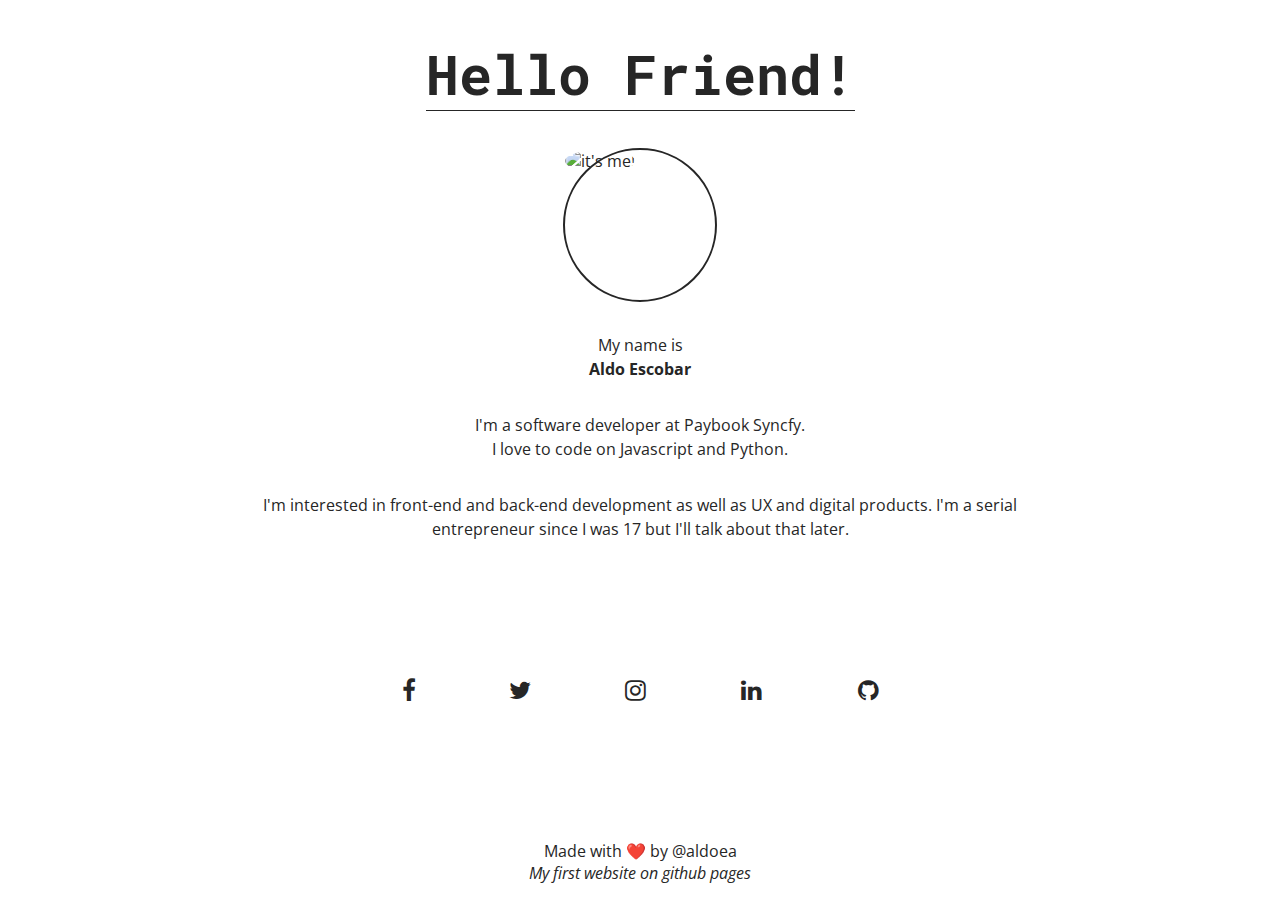
==== index.html @ 8a670a9c "First version" ====
<!DOCTYPE html>
<html lang="en">
<head>
    <meta charset="UTF-8">
    <meta name="viewport" content="width=device-width, initial-scale=1.0">
    <title>@aldoea</title>
    <link rel="icon" href="./images/tab-icon.png">
    <link rel="stylesheet" href="./css/home.css">
    <style>
        @import url('https://fonts.googleapis.com/css2?family=Roboto+Mono&display=swap');
        @import url('https://fonts.googleapis.com/css2?family=Open+Sans&display=swap');
        @import url(https://cdnjs.cloudflare.com/ajax/libs/font-awesome/4.6.3/css/font-awesome.css);
    </style>
</head>
<body>
    <section id="main">
        <h1>Hello Friend!</h1>
        <div id="main__me">
            <img id="me-img" src="./images/me.jpg" alt="it's me!">
        </div>
        <p>My name is <br><b>Aldo Escobar</b></p>
        <p>I'm a software developer at Paybook Syncfy. <br> I love to code on Javascript and Python. </p>
        <p>I'm interested in front-end and back-end development as well as UX and digital products. I'm a serial entrepreneur since I was 17 but I'll
        talk about that later.</p>
        <div class="main__social">
            <a href="" class="social-icon"> <i class="fa fa-facebook"></i></a>
            <a href="" class="social-icon"> <i class="fa fa-twitter"></i></a>
            <a href="" class="social-icon"> <i class="fa fa-instagram"></i></a>
            <a href="" class="social-icon"> <i class="fa fa-linkedin"></i></a>
            <a href="" class="social-icon"> <i class="fa fa-github"></i></a>
        </div>
    </section>
    <footer>
        <p>
            Made with &#10084;&#65039; by @aldoea <br> <i>My first website on github pages</i>
        </p>
    </footer>
</body>
</html>
---- css/home.css ----
html, body {
  height: 100%;
}
body {
    margin: 0;
    font-family: 'Open Sans', sans-serif;
    display: flex;
    flex-flow: column nowrap;
    color: #262626;
}
header {
    text-align: center;
    background: #262626;
    color: white;
    font-weight: bold;
    padding: 20px 0;
}
#main {
    flex: 1 0 auto;
    display: flex;
    flex-flow: column wrap;
    align-items: center;
    justify-content: flex-start;
}
#main h1 {
    font-family: 'Roboto Mono', monospace;
    text-align: center;
    font-size: 55px;
    border-bottom: 1px solid #262626;
}
#main p {
    text-align: center;
    max-width: 60%;
    line-height: 1.5rem;
}
#main__me {
    width: 150px;
    height: 150px;
    border: 2px solid #262626;
    border-radius: 100%;
    margin-bottom: 15px;
}
#me-img {
    width: 100%;
    border-radius: 50%;
    height: auto;
}
.main__social {
    display: flex;
    flex-flow: row nowrap;
    justify-content: space-evenly;
    width: 50%;
    margin: auto;
}
.main__social a {
    color: #262626;
    font-size: 1.5em;
}
.fa-facebook {
    padding:10px 14px;
    -o-transition:.5s;
    -ms-transition:.5s;
    -moz-transition:.5s;
    -webkit-transition:.5s;
    transition: .5s;
}
.fa-facebook:hover {
    background-color: #3d5b99;
    color: white;
}
.fa-twitter {
    padding:10px 12px;
    -o-transition:.5s;
    -ms-transition:.5s;
    -moz-transition:.5s;
    -webkit-transition:.5s;
    transition: .5s;
}
.fa-twitter:hover {
    background-color: #00aced;
    color: white;
}
.fa-rss {
    padding:10px 14px;
    -o-transition:.5s;
    -ms-transition:.5s;
    -moz-transition:.5s;
    -webkit-transition:.5s;
    transition: .5s;
}
.fa-rss:hover {
    background-color: #eb8231;
    color: white;
}
.fa-instagram {
    padding:10px 14px;
    -o-transition:.5s;
    -ms-transition:.5s;
    -moz-transition:.5s;
    -webkit-transition:.5s;
    transition: .5s;
}
.fa-instagram:hover {
    background-color: #ee456d;
    color: white;
}
.fa-linkedin {
    padding:10px 14px;
    -o-transition:.5s;
    -ms-transition:.5s;
    -moz-transition:.5s;
    -webkit-transition:.5s;
    transition: .5s;
}
.fa-linkedin:hover {
    background-color: #0073a4;
    color: white;
}
.fa-github {
    padding:10px 14px;
    -o-transition:.5s;
    -ms-transition:.5s;
    -moz-transition:.5s;
    -webkit-transition:.5s;
    transition: .5s;
}
.fa-github:hover {
    background-color: #5a32a3;
    color: white;
}
footer {
    width: 100%;
    text-align: center;
    align-self: flex-end;
    flex-shrink: 0;
    color: #262626;
}


@media only screen and (max-width: 600px) {
    #main h1 {
        font-size: 35px;
    }
    #main__me {
        width: 120px;
        height: 120px;
    }
}
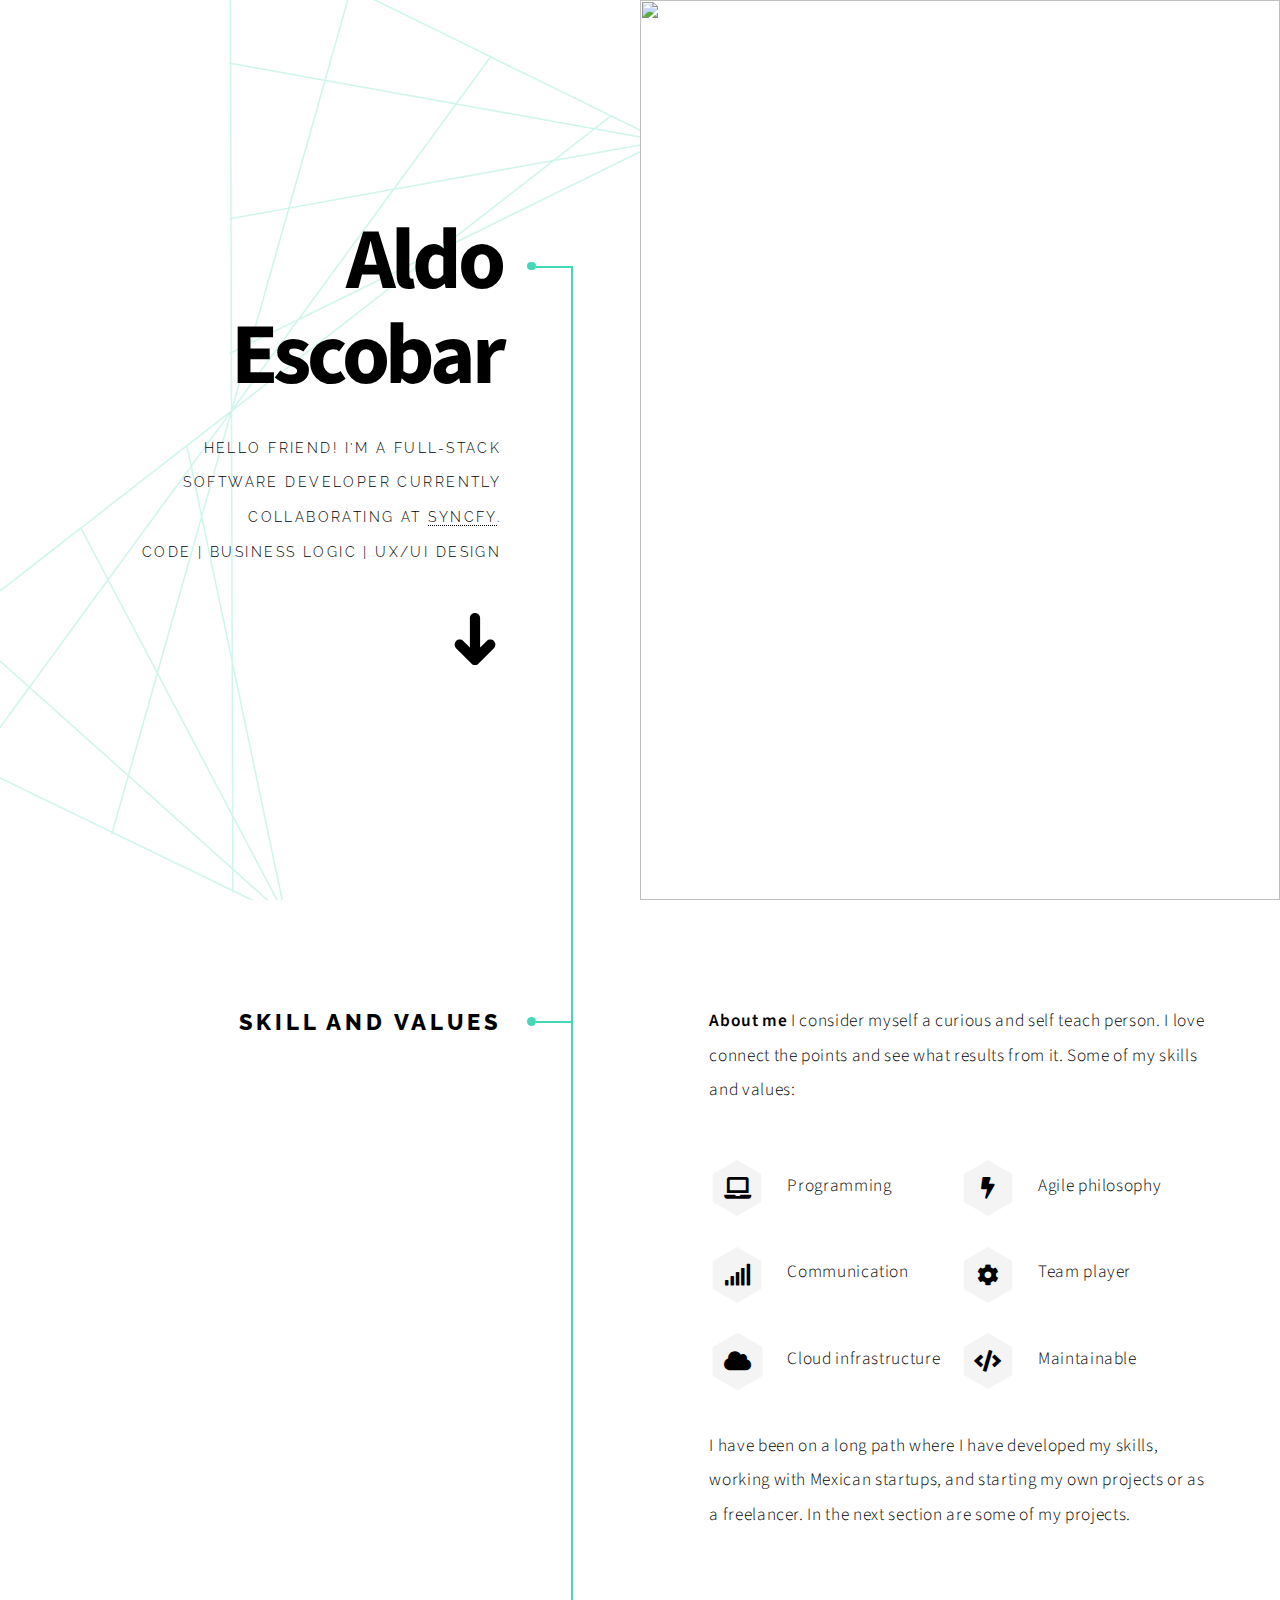
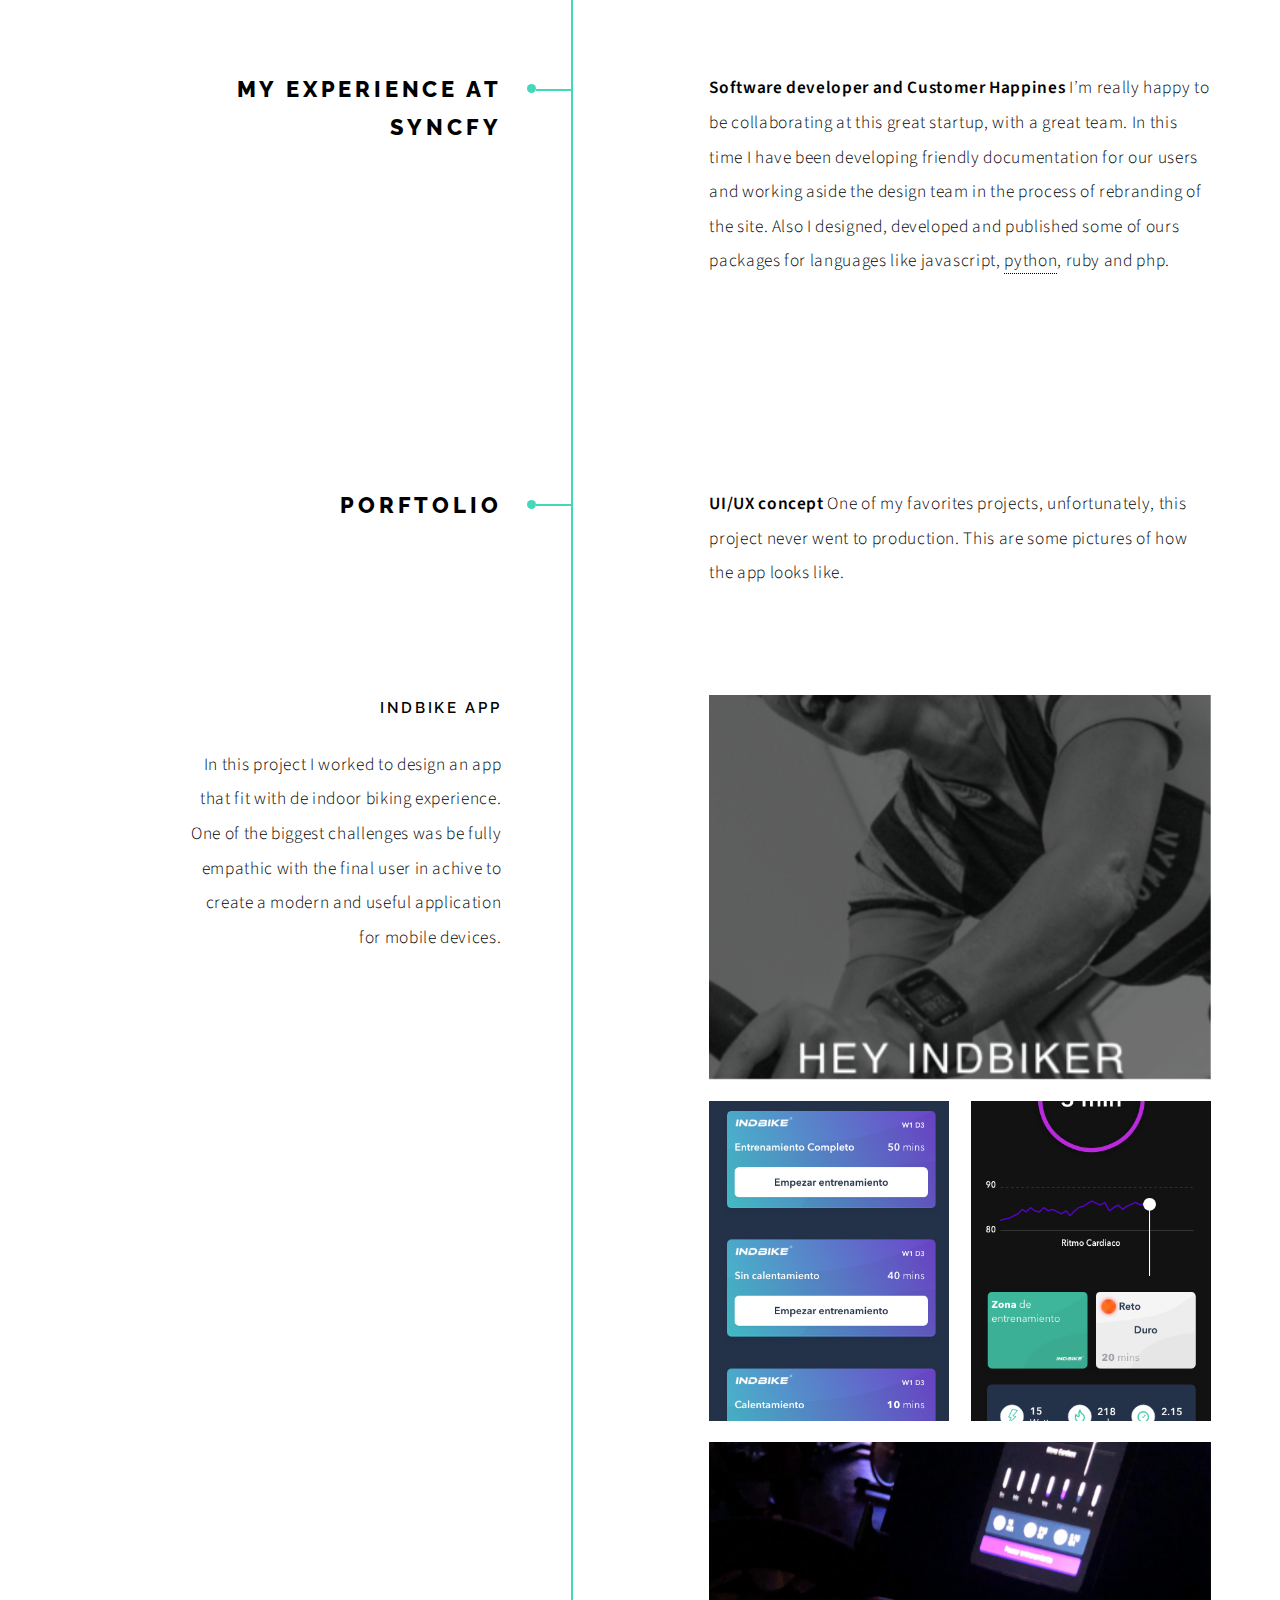
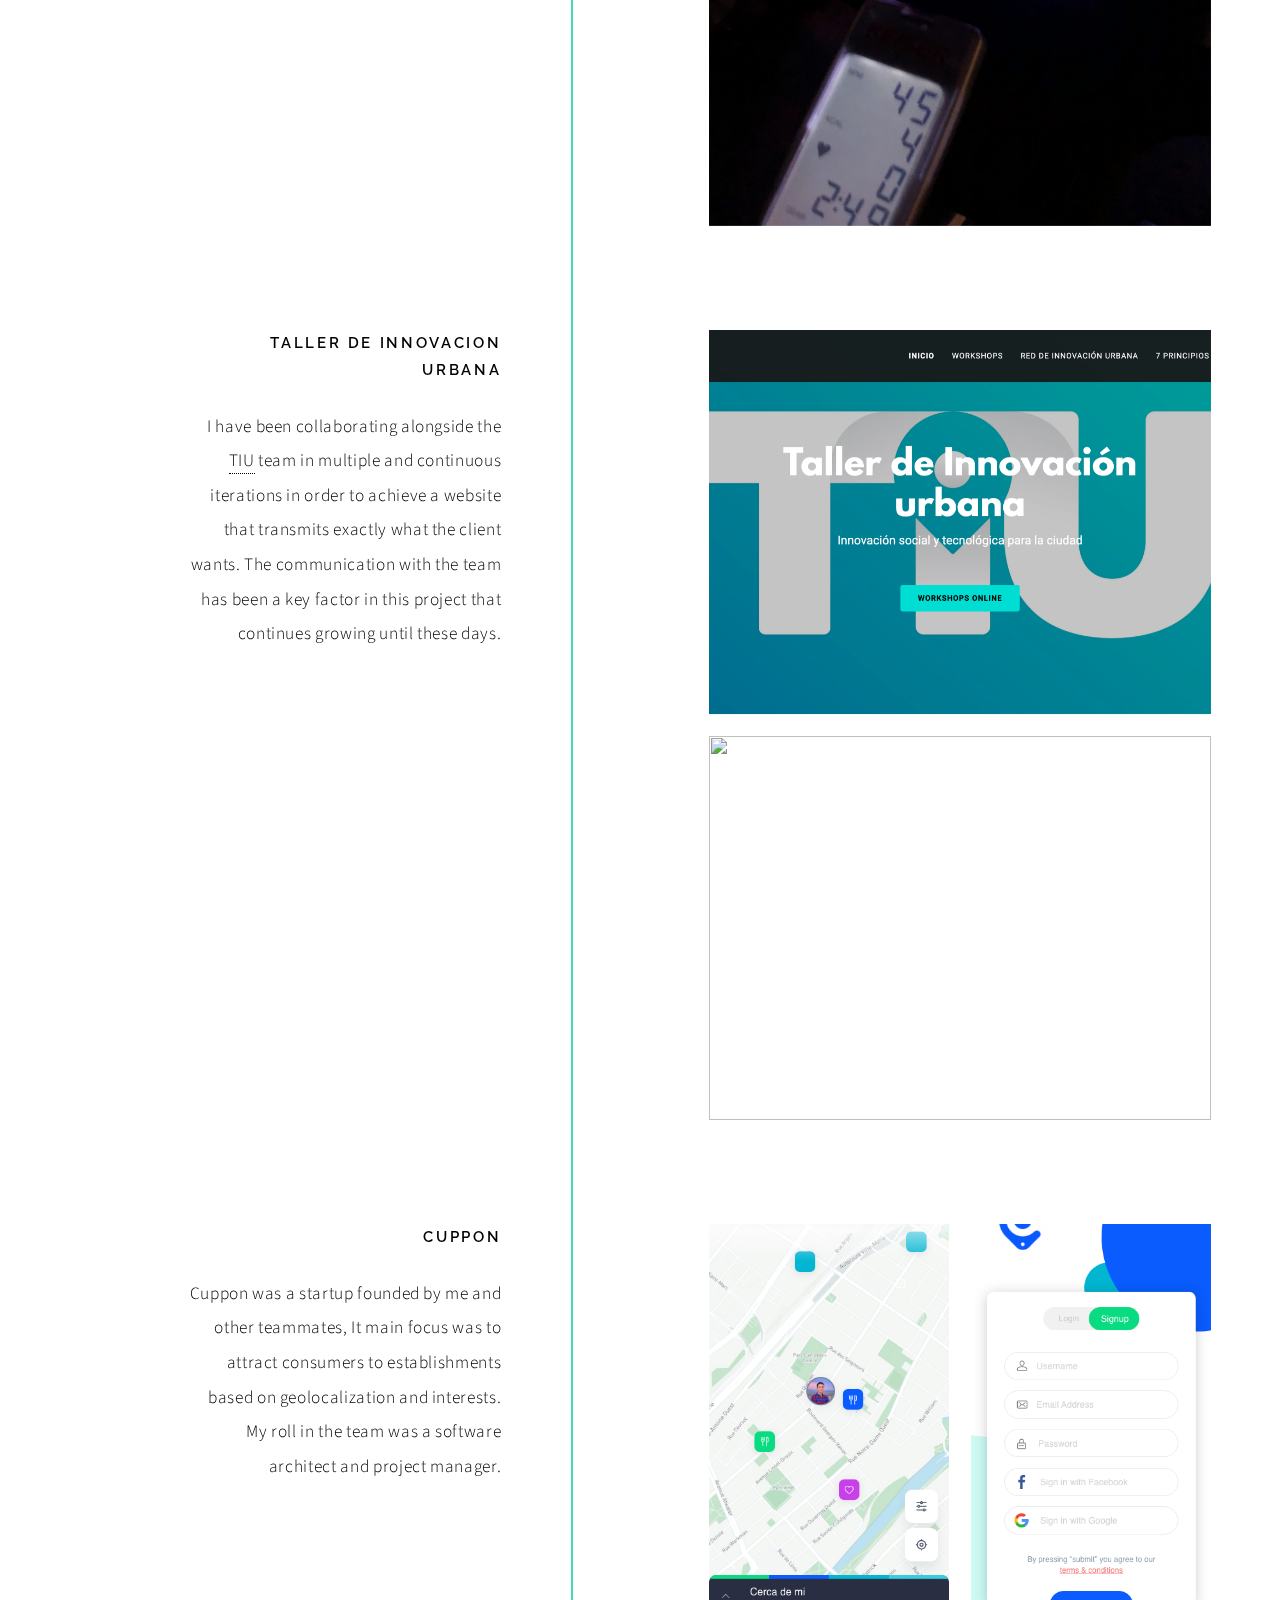
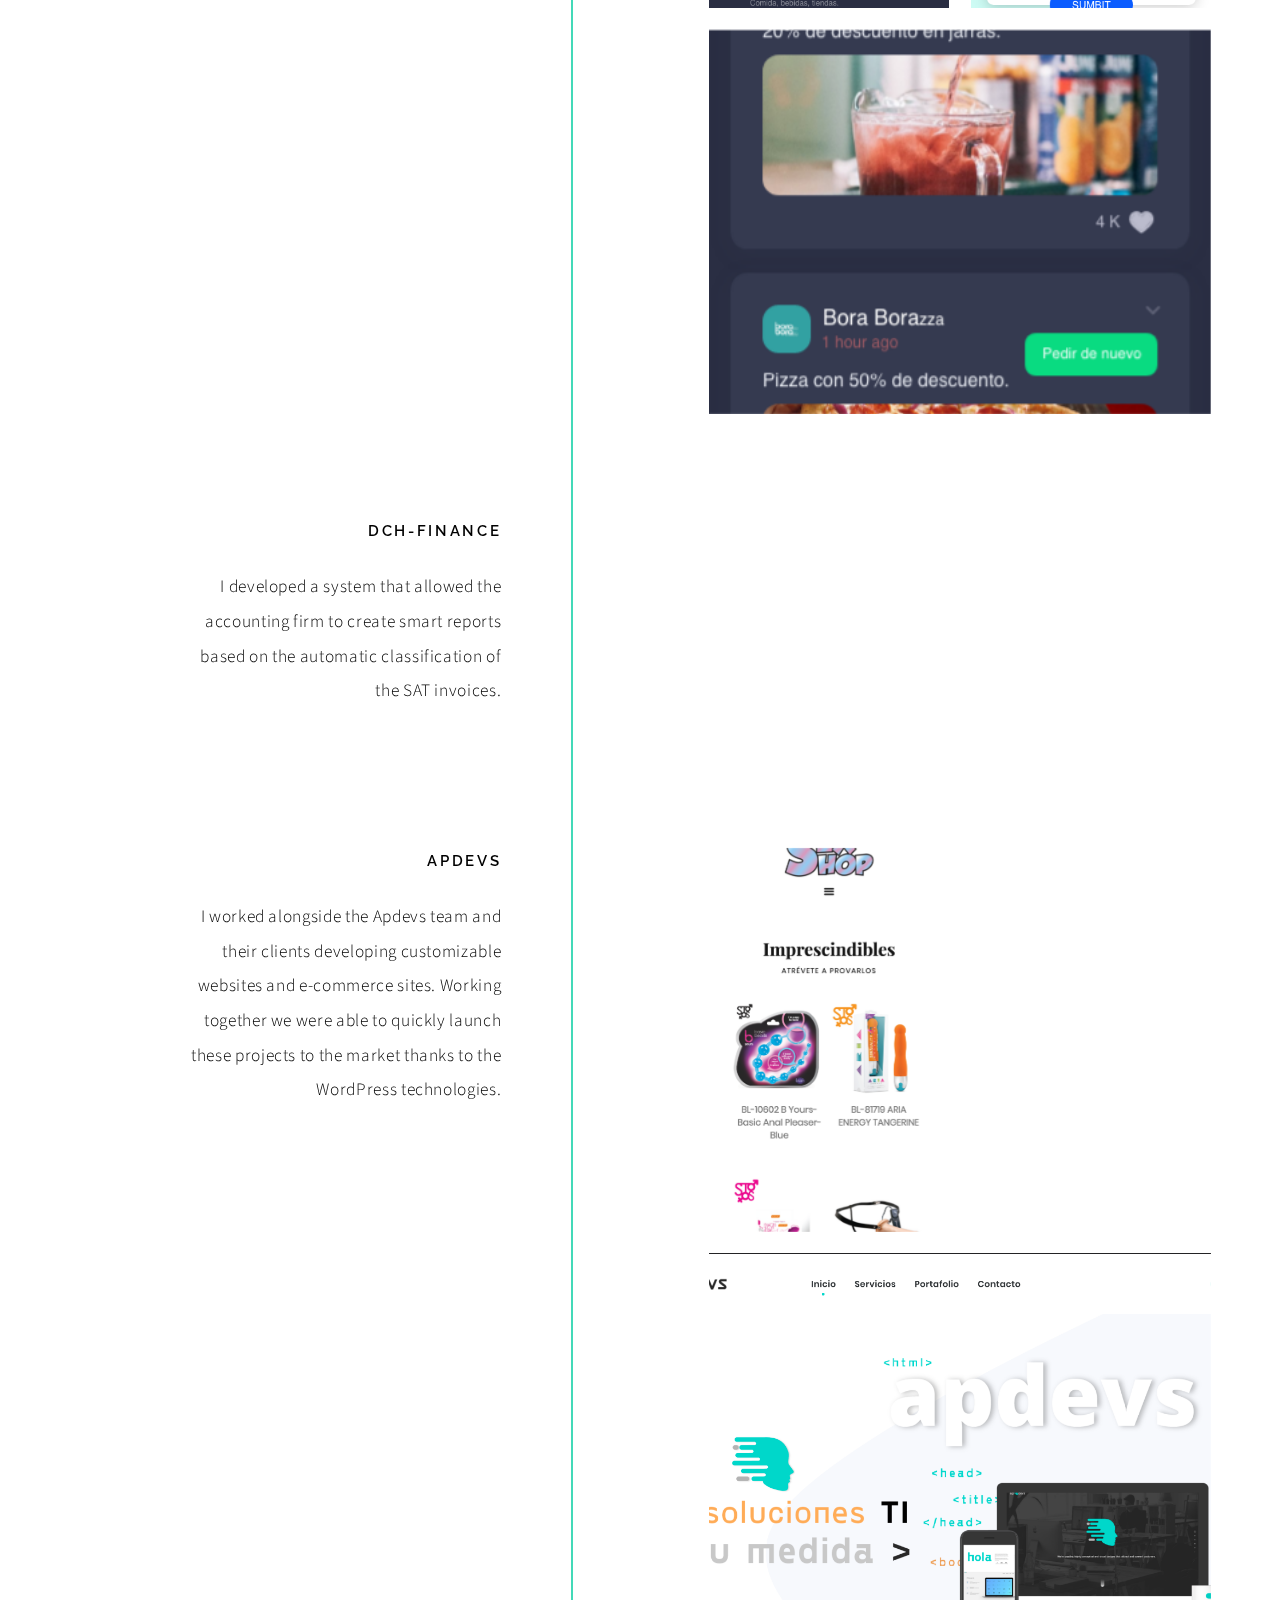
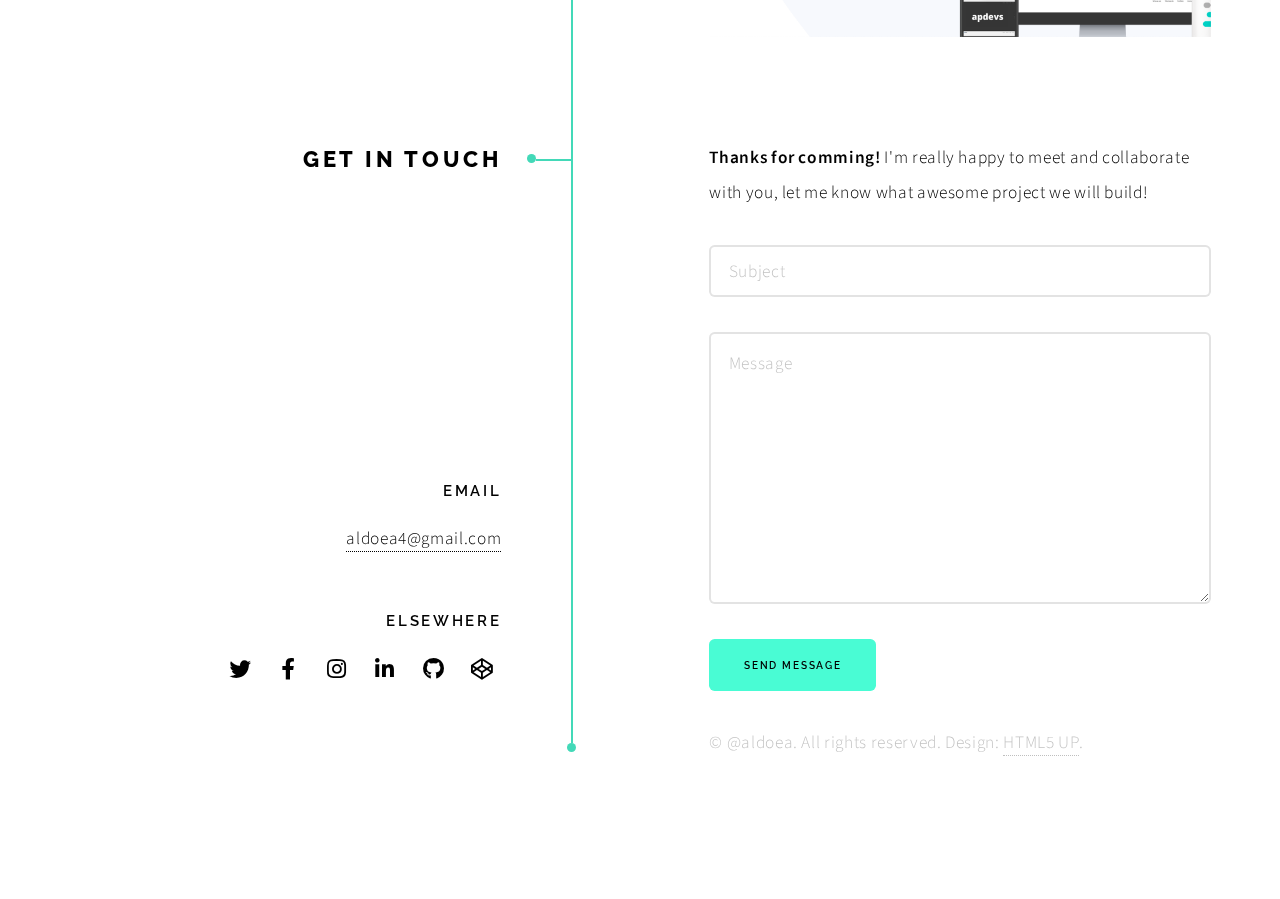
==== commit 6e5ba224: "portfolio version" ====
--- a/index.html
+++ b/index.html
@@ -1,39 +1,208 @@
-<!DOCTYPE html>
-<html lang="en">
-<head>
-    <meta charset="UTF-8">
-    <meta name="viewport" content="width=device-width, initial-scale=1.0">
-    <title>@aldoea</title>
-    <link rel="icon" href="./images/tab-icon.png">
-    <link rel="stylesheet" href="./css/home.css">
-    <style>
-        @import url('https://fonts.googleapis.com/css2?family=Roboto+Mono&display=swap');
-        @import url('https://fonts.googleapis.com/css2?family=Open+Sans&display=swap');
-        @import url(https://cdnjs.cloudflare.com/ajax/libs/font-awesome/4.6.3/css/font-awesome.css);
-    </style>
-</head>
-<body>
-    <section id="main">
-        <h1>Hello Friend!</h1>
-        <div id="main__me">
-            <img id="me-img" src="./images/me.jpg" alt="it's me!">
-        </div>
-        <p>My name is <br><b>Aldo Escobar</b></p>
-        <p>I'm a software developer at Paybook Syncfy. <br> I love to code on Javascript and Python. </p>
-        <p>I'm interested in front-end and back-end development as well as UX and digital products. I'm a serial entrepreneur since I was 17 but I'll
-        talk about that later.</p>
-        <div class="main__social">
-            <a href="" class="social-icon"> <i class="fa fa-facebook"></i></a>
-            <a href="" class="social-icon"> <i class="fa fa-twitter"></i></a>
-            <a href="" class="social-icon"> <i class="fa fa-instagram"></i></a>
-            <a href="" class="social-icon"> <i class="fa fa-linkedin"></i></a>
-            <a href="" class="social-icon"> <i class="fa fa-github"></i></a>
-        </div>
-    </section>
-    <footer>
-        <p>
-            Made with &#10084;&#65039; by @aldoea <br> <i>My first website on github pages</i>
-        </p>
-    </footer>
-</body>
+<!DOCTYPE HTML>
+<html>
+	<head>
+		<title>@aldoea portfolio</title>
+		<meta charset="utf-8" />
+		<meta name="viewport" content="width=device-width, initial-scale=1, user-scalable=no" />
+		<meta name="description" content="" />
+		<meta name="keywords" content="" />
+		<link rel="stylesheet" href="assets/css/main.css" />
+	</head>
+	<body class="is-preload">
+
+		<!-- Wrapper -->
+			<div id="wrapper">
+
+				<!-- Intro -->
+					<section class="intro">
+						<header>
+							<h1>Aldo Escobar</h1>
+							<p>Hello friend! I'm a full-stack software developer currently collaborating at <a href="https://syncfy.com">Syncfy</a>. 
+							<br>Code | Business logic | UX/UI Design</p>
+							<ul class="actions">
+								<li><a href="#skills" class="arrow scrolly"><span class="label">Next</span></a></li>
+							</ul>
+						</header>
+						<div class="content">
+							<span class="image fill" data-position="center"><img src="images/me.jpg" alt="" /></span>
+						</div>
+					</section>
+
+				<!-- Section -->
+					<section id="skills">
+						<header>
+							<h2>Skill and values</h2>
+						</header>
+						<div class="content">
+							<p><strong>About me</strong> I consider myself a curious and self teach person. I love connect the points and see what results from it. Some of my skills and values:</p>
+							<ul class="feature-icons">
+								<li class="icon solid fa-laptop">Programming</li>
+								<li class="icon solid fa-bolt">Agile philosophy</li>
+								<li class="icon solid fa-signal">Communication</li>
+								<li class="icon solid fa-cog">Team player</li>
+								<li class="icon solid fa-cloud">Cloud infrastructure</li>
+								<li class="icon solid fa-code">Maintainable</li>
+							</ul>
+							<p>I have been on a long path where I have developed my skills, working with Mexican startups, and starting my own projects or as a freelancer. In the next section are some of my projects.</p>
+						</div>
+					</section>
+				<!-- Section -->
+					<section id="first">
+						<header>
+							<h2>My experience at Syncfy</h2>
+						</header>
+						<div class="content">
+							<p><strong>Software developer and Customer Happines</strong> I’m really happy to be collaborating at this great startup, with a great team. In this time I have been developing friendly documentation for our users and working aside the design team in the process of rebranding of the site. Also I designed, developed and published some of ours packages for languages like javascript, <a href="https://github.com/Paybook/sync-py">python</a>, ruby and php.</p>
+							<span id="first-img" class="image main"><img src="https://syncfy.com/w/es/assets/site-sync/images/syncfyLogo.svg" alt="" /></span>
+						</div>
+					</section>
+
+
+				<!-- Section -->
+					<section>
+						<header>
+							<h2>Porftolio</h2>
+						</header>
+						<div class="content">
+							<p><strong>UI/UX concept</strong> One of my favorites projects, unfortunately, this project never went to production. This are some pictures of how the app looks like.</p>
+
+							<!-- Section -->
+								<section>
+									<header>
+										<h3>INDBIKE APP</h3>
+										<p>In this project I worked to design an app that fit with de indoor biking experience. One	of the biggest challenges was be fully empathic with the final user in achive to create a modern and useful application
+										for mobile devices.</p>
+									</header>
+									<div class="content">
+										<div class="gallery">
+											<a href="images/gallery/indbike01.png" class="landscape"><img src="images/gallery/indbike01.png" alt="" /></a>
+											<a href="images/gallery/indibike02.png"><img src="images/gallery/indibike02.png" alt="" /></a>
+											<a href="images/gallery/indbike03.png"><img src="images/gallery/indbike03.png" alt="" /></a>
+											<a href="images/gallery/indbike_live.jpg" class="landscape"><img src="images/gallery/indbike_live.jpg" alt="" /></a>
+										</div>
+									</div>
+								</section>
+
+							<!-- Section -->
+								<section>
+									<header>
+										<h3>TALLER DE INNOVACION URBANA</h3>
+										<p>I have been collaborating alongside the <a href="https://innovacionurbana.network/">TIU</a> team in multiple and continuous iterations in order to achieve a website that transmits exactly what the client wants. The communication with the team has been a key factor in this project that
+										continues growing until these days.</p>
+									</header>
+									<div class="content">
+										<div class="gallery">
+											<a href="images/gallery/tiu01.png" class="landscape"><img src="images/gallery/tiu01.png" alt="" /></a>
+											<a href="images/gallery/tiu02.png" class="landscape"><img src="images/gallery/tiu02.png" alt="" /></a>
+										</div>
+									</div>
+								</section>
+
+							<!-- Section -->
+								<section>
+									<header>
+										<h3>CUPPON</h3>
+										<p>Cuppon was a startup founded by me and other teammates, It main focus was to attract consumers to establishments based on geolocalization and interests. My roll in the team was a software architect and project manager.</p>
+									</header>
+									<div class="content">
+										<div class="gallery">
+											<a href="images/gallery/cupon01.png" class="portrait"><img src="images/gallery/cupon01.png" alt="" /></a>
+											<a href="images/gallery/cupon02.png" class="portrait"><img src="images/gallery/cupon02.png" alt="" /></a>
+											<a href="images/gallery/cupon03.png" class="landscape"><img src="images/gallery/cupon03.png" alt="" /></a>
+										</div>
+									</div>
+								</section>
+							
+							<!-- Section -->
+								<section>
+									<header>
+										<h3>DCH-FINANCE</h3>
+										<p>I developed a system that allowed the accounting firm to create smart reports based on the automatic classification of the SAT invoices.
+										</p>
+									</header>
+									<div class="content">
+										
+									</div>
+								</section>
+
+							<!-- Section -->
+								<section>
+									<header>
+										<h3>APDEVS</h3>
+										<p>I worked alongside the Apdevs team and their clients developing customizable websites and e-commerce sites. Working together we were able to quickly launch these projects to the market thanks to the WordPress technologies.</p>
+									</header>
+									<div class="content">
+										<div class="gallery">
+											<a href="images/gallery/apdevs01.png" class="portrait"><img src="images/gallery/apdevs01.png" alt="" /></a>
+											<a href="images/gallery/apdevs02.png" class="landscape"><img src="images/gallery/apdevs02.png"
+													alt="" /></a>
+										</div>
+									</div>
+								</section>
+						</div>
+					</section>
+
+				<!-- Section -->
+					<section>
+						<header>
+							<h2>Get in touch</h2>
+						</header>
+						<div class="content">
+							<p><strong>Thanks for comming!</strong> I'm really happy to meet and collaborate with you, let me know what awesome project we will build!</p>
+							<form>
+								<div class="fields">
+									<div class="field">
+										<input type="text" name="subject" id="subject" placeholder="Subject" />
+									</div>
+									<div class="field">
+										<textarea name="message" id="message" placeholder="Message" rows="7"></textarea>
+									</div>
+								</div>
+								<ul class="actions">
+									<li><input type="button" value="Send Message" class="button primary" onclick="mailto()"/></li>
+								</ul>
+							</form>
+						</div>
+						<footer>
+							<ul class="items">
+								<li>
+									<h3>Email</h3>
+									<a href="#">aldoea4@gmail.com</a>
+								</li>
+								<li>
+									<h3>Elsewhere</h3>
+									<ul class="icons">
+										<li><a href="https://twitter.com/aldoeadev" class="icon brands fa-twitter"><span class="label">Twitter</span></a></li>
+										<li><a href="https://www.facebook.com/aldo.ea.3" class="icon brands fa-facebook-f"><span class="label">Facebook</span></a></li>
+										<li><a href="https://www.instagram.com/aldoea/" class="icon brands fa-instagram"><span class="label">Instagram</span></a></li>
+										<li><a href="https://www.linkedin.com/in/aldo-escobar-00a921b3" class="icon brands fa-linkedin-in"><span class="label">LinkedIn</span></a></li>
+										<li><a href="https://github.com/aldoea" class="icon brands fa-github"><span class="label">GitHub</span></a></li>
+										<li><a href="https://codepen.io/aldoea" class="icon brands fa-codepen"><span class="label">Codepen</span></a></li>
+									</ul>
+								</li>
+							</ul>
+						</footer>
+					</section>
+
+				<!-- Copyright -->
+					<div class="copyright">&copy; @aldoea. All rights reserved. Design: <a href="https://html5up.net">HTML5 UP</a>.</div>
+
+			</div>
+
+		<!-- Scripts -->
+			<script src="assets/js/jquery.min.js"></script>
+			<script src="assets/js/jquery.scrolly.min.js"></script>
+			<script src="assets/js/browser.min.js"></script>
+			<script src="assets/js/breakpoints.min.js"></script>
+			<script src="assets/js/util.js"></script>
+			<script src="assets/js/main.js"></script>
+			<script>
+				function mailto() {
+					let mail = 'aldoea4@gmail.com'
+					let subject = document.getElementById('subject').value;
+					let body = document.getElementById('message').value;
+					window.open('mailto:'+mail+'?subject='+subject+'&body='+body);
+				}
+			</script>
+	</body>
 </html>--- a/assets/css/main.css
+++ b/assets/css/main.css
@@ -0,0 +1,3886 @@
+@import url(fontawesome-all.min.css);
+@import url("https://fonts.googleapis.com/css?family=Source+Sans+Pro:300,600,700,300i,600i,700i|Raleway:600,800");
+
+/*
+	Paradigm Shift by HTML5 UP
+	html5up.net | @ajlkn
+	Free for personal and commercial use under the CCA 3.0 license (html5up.net/license)
+*/
+
+html, body, div, span, applet, object,
+iframe, h1, h2, h3, h4, h5, h6, p, blockquote,
+pre, a, abbr, acronym, address, big, cite,
+code, del, dfn, em, img, ins, kbd, q, s, samp,
+small, strike, strong, sub, sup, tt, var, b,
+u, i, center, dl, dt, dd, ol, ul, li, fieldset,
+form, label, legend, table, caption, tbody,
+tfoot, thead, tr, th, td, article, aside,
+canvas, details, embed, figure, figcaption,
+footer, header, hgroup, menu, nav, output, ruby,
+section, summary, time, mark, audio, video {
+	margin: 0;
+	padding: 0;
+	border: 0;
+	font-size: 100%;
+	font: inherit;
+	vertical-align: baseline;}
+
+article, aside, details, figcaption, figure,
+footer, header, hgroup, menu, nav, section {
+	display: block;}
+
+body {
+	line-height: 1;
+}
+
+ol, ul {
+	list-style: none;
+}
+
+blockquote, q {
+	quotes: none;
+}
+
+	blockquote:before, blockquote:after, q:before, q:after {
+		content: '';
+		content: none;
+	}
+
+table {
+	border-collapse: collapse;
+	border-spacing: 0;
+}
+
+body {
+	-webkit-text-size-adjust: none;
+}
+
+mark {
+	background-color: transparent;
+	color: inherit;
+}
+
+input::-moz-focus-inner {
+	border: 0;
+	padding: 0;
+}
+
+input, select, textarea {
+	-moz-appearance: none;
+	-webkit-appearance: none;
+	-ms-appearance: none;
+	appearance: none;
+}
+
+/* Basic */
+
+	@-ms-viewport {
+		width: device-width;
+	}
+
+	body {
+		-ms-overflow-style: scrollbar;
+	}
+
+	@media screen and (max-width: 480px) {
+
+		html, body {
+			min-width: 320px;
+		}
+
+	}
+
+	html {
+		box-sizing: border-box;
+	}
+
+	*, *:before, *:after {
+		box-sizing: inherit;
+	}
+
+	html {
+		overflow-x: hidden;
+	}
+
+	body {
+		background: #ffffff;
+		overflow-x: hidden;
+	}
+
+		body.is-preload *, body.is-preload *:before, body.is-preload *:after {
+			-moz-animation: none !important;
+			-webkit-animation: none !important;
+			-ms-animation: none !important;
+			animation: none !important;
+			-moz-transition: none !important;
+			-webkit-transition: none !important;
+			-ms-transition: none !important;
+			transition: none !important;
+		}
+
+/* Typography */
+
+	html {
+		font-size: 18pt;
+	}
+
+		@media screen and (max-width: 1920px) {
+
+			html {
+				font-size: 13pt;
+			}
+
+		}
+
+		@media screen and (max-width: 1152px) {
+
+			html {
+				font-size: 14pt;
+			}
+
+		}
+
+		@media screen and (max-width: 736px) {
+
+			html {
+				font-size: 12pt;
+			}
+
+		}
+
+		@media screen and (max-width: 480px) {
+
+			html {
+				font-size: 11pt;
+			}
+
+		}
+
+	body {
+		background-color: #ffffff;
+		color: #000000;
+	}
+
+	body, input, select, textarea {
+		color: #000000;
+		font-family: "Source Sans Pro", Helvetica, sans-serif;
+		font-size: 1rem;
+		font-weight: 300;
+		letter-spacing: 0.0375em;
+		line-height: 2;
+	}
+
+	a {
+		-moz-transition: border-bottom-color 0.25s ease-in-out;
+		-webkit-transition: border-bottom-color 0.25s ease-in-out;
+		-ms-transition: border-bottom-color 0.25s ease-in-out;
+		transition: border-bottom-color 0.25s ease-in-out;
+		text-decoration: none;
+		color: #000000;
+		border-bottom: dotted 1px;
+	}
+
+		a:hover {
+			text-decoration: none;
+			border-bottom-color: transparent;
+		}
+
+	strong, b {
+		font-weight: 600;
+		color: #000000;
+	}
+
+	em, i {
+		font-style: italic;
+	}
+
+	p {
+		margin: 0 0 2rem 0;
+	}
+
+	h1, h2, h3, h4, h5, h6 {
+		color: #000000;
+		font-family: "Raleway", Helvetica, sans-serif;
+		font-weight: 600;
+		letter-spacing: 0.175em;
+		line-height: 1.75;
+		margin: 0 0 1.5rem 0;
+		text-transform: uppercase;
+	}
+
+		h1 a, h2 a, h3 a, h4 a, h5 a, h6 a {
+			color: inherit;
+			text-decoration: none;
+		}
+
+	h1 {
+		font-family: "Source Sans Pro", Helvetica, sans-serif;
+		font-size: 5rem;
+		font-weight: 700;
+		letter-spacing: -0.05em;
+		line-height: 1.1;
+		margin: 0 0 1.5rem 0;
+		text-transform: none;
+	}
+
+	h2 {
+		font-size: 1.25rem;
+		font-weight: 800;
+		margin: 0 0 2rem 0;
+	}
+
+	h3 {
+		font-size: 0.875rem;
+	}
+
+	h4 {
+		font-size: 0.875rem;
+	}
+
+	h5 {
+		font-size: 0.75rem;
+	}
+
+	h6 {
+		font-size: 0.625rem;
+	}
+
+	@media screen and (max-width: 736px) {
+
+		h1 {
+			font-size: 4.5rem;
+			line-height: 1.1;
+		}
+
+		h2 {
+			font-size: 1.25rem;
+			line-height: 1.7;
+		}
+
+		h3 {
+			font-size: 0.9rem;
+		}
+
+		h4 {
+			font-size: 0.75rem;
+		}
+
+		h5 {
+			font-size: 0.675rem;
+		}
+
+	}
+
+	@media screen and (max-width: 360px) {
+
+		h1 {
+			font-size: 3.75rem;
+		}
+
+		h2 {
+			font-size: 1.125rem;
+		}
+
+		h3 {
+			font-size: 0.8rem;
+		}
+
+		h4 {
+			font-size: 0.675rem;
+		}
+
+		h5 {
+			font-size: 0.675rem;
+		}
+
+	}
+
+	sub {
+		font-size: 0.8rem;
+		position: relative;
+		top: 0.5rem;
+	}
+
+	sup {
+		font-size: 0.8rem;
+		position: relative;
+		top: -0.5rem;
+	}
+
+	blockquote {
+		border-left: solid 0.5rem rgba(144, 144, 144, 0.25);
+		font-style: italic;
+		margin: 0 0 2rem 0;
+		padding: 1rem 0 1rem 2rem;
+	}
+
+	code {
+		background: rgba(144, 144, 144, 0.1);
+		border-radius: 0.325rem;
+		font-family: "Courier New", monospace;
+		font-size: 0.9rem;
+		margin: 0 0.25rem;
+		padding: 0.25rem 0.65rem;
+	}
+
+	pre {
+		-webkit-overflow-scrolling: touch;
+		font-family: "Courier New", monospace;
+		font-size: 0.9rem;
+		margin: 0 0 2rem 0;
+		width: 100%;
+	}
+
+		pre code {
+			display: block;
+			line-height: 1.75;
+			padding: 1rem 1.5rem;
+			overflow-x: auto;
+		}
+
+	hr {
+		border: 0;
+		border-bottom: solid 2px rgba(144, 144, 144, 0.25);
+		margin: 3rem 0;
+	}
+
+		hr.major {
+			margin: 5rem 0;
+		}
+
+		@media screen and (max-width: 736px) {
+
+			hr.major {
+				margin: 3rem 0;
+			}
+
+		}
+
+/* Row */
+
+	.row {
+		display: flex;
+		flex-wrap: wrap;
+		box-sizing: border-box;
+		align-items: stretch;
+	}
+
+		.row > * {
+			box-sizing: border-box;
+		}
+
+		.row.gtr-uniform > * > :last-child {
+			margin-bottom: 0;
+		}
+
+		.row.aln-left {
+			justify-content: flex-start;
+		}
+
+		.row.aln-center {
+			justify-content: center;
+		}
+
+		.row.aln-right {
+			justify-content: flex-end;
+		}
+
+		.row.aln-top {
+			align-items: flex-start;
+		}
+
+		.row.aln-middle {
+			align-items: center;
+		}
+
+		.row.aln-bottom {
+			align-items: flex-end;
+		}
+
+		.row > .imp {
+			order: -1;
+		}
+
+		.row > .col-1 {
+			width: 8.33333%;
+		}
+
+		.row > .off-1 {
+			margin-left: 8.33333%;
+		}
+
+		.row > .col-2 {
+			width: 16.66667%;
+		}
+
+		.row > .off-2 {
+			margin-left: 16.66667%;
+		}
+
+		.row > .col-3 {
+			width: 25%;
+		}
+
+		.row > .off-3 {
+			margin-left: 25%;
+		}
+
+		.row > .col-4 {
+			width: 33.33333%;
+		}
+
+		.row > .off-4 {
+			margin-left: 33.33333%;
+		}
+
+		.row > .col-5 {
+			width: 41.66667%;
+		}
+
+		.row > .off-5 {
+			margin-left: 41.66667%;
+		}
+
+		.row > .col-6 {
+			width: 50%;
+		}
+
+		.row > .off-6 {
+			margin-left: 50%;
+		}
+
+		.row > .col-7 {
+			width: 58.33333%;
+		}
+
+		.row > .off-7 {
+			margin-left: 58.33333%;
+		}
+
+		.row > .col-8 {
+			width: 66.66667%;
+		}
+
+		.row > .off-8 {
+			margin-left: 66.66667%;
+		}
+
+		.row > .col-9 {
+			width: 75%;
+		}
+
+		.row > .off-9 {
+			margin-left: 75%;
+		}
+
+		.row > .col-10 {
+			width: 83.33333%;
+		}
+
+		.row > .off-10 {
+			margin-left: 83.33333%;
+		}
+
+		.row > .col-11 {
+			width: 91.66667%;
+		}
+
+		.row > .off-11 {
+			margin-left: 91.66667%;
+		}
+
+		.row > .col-12 {
+			width: 100%;
+		}
+
+		.row > .off-12 {
+			margin-left: 100%;
+		}
+
+		.row.gtr-0 {
+			margin-top: 0;
+			margin-left: 0rem;
+		}
+
+			.row.gtr-0 > * {
+				padding: 0 0 0 0rem;
+			}
+
+			.row.gtr-0.gtr-uniform {
+				margin-top: 0rem;
+			}
+
+				.row.gtr-0.gtr-uniform > * {
+					padding-top: 0rem;
+				}
+
+		.row.gtr-25 {
+			margin-top: 0;
+			margin-left: -0.5rem;
+		}
+
+			.row.gtr-25 > * {
+				padding: 0 0 0 0.5rem;
+			}
+
+			.row.gtr-25.gtr-uniform {
+				margin-top: -0.5rem;
+			}
+
+				.row.gtr-25.gtr-uniform > * {
+					padding-top: 0.5rem;
+				}
+
+		.row.gtr-50 {
+			margin-top: 0;
+			margin-left: -1rem;
+		}
+
+			.row.gtr-50 > * {
+				padding: 0 0 0 1rem;
+			}
+
+			.row.gtr-50.gtr-uniform {
+				margin-top: -1rem;
+			}
+
+				.row.gtr-50.gtr-uniform > * {
+					padding-top: 1rem;
+				}
+
+		.row {
+			margin-top: 0;
+			margin-left: -2rem;
+		}
+
+			.row > * {
+				padding: 0 0 0 2rem;
+			}
+
+			.row.gtr-uniform {
+				margin-top: -2rem;
+			}
+
+				.row.gtr-uniform > * {
+					padding-top: 2rem;
+				}
+
+		.row.gtr-150 {
+			margin-top: 0;
+			margin-left: -3rem;
+		}
+
+			.row.gtr-150 > * {
+				padding: 0 0 0 3rem;
+			}
+
+			.row.gtr-150.gtr-uniform {
+				margin-top: -3rem;
+			}
+
+				.row.gtr-150.gtr-uniform > * {
+					padding-top: 3rem;
+				}
+
+		.row.gtr-200 {
+			margin-top: 0;
+			margin-left: -4rem;
+		}
+
+			.row.gtr-200 > * {
+				padding: 0 0 0 4rem;
+			}
+
+			.row.gtr-200.gtr-uniform {
+				margin-top: -4rem;
+			}
+
+				.row.gtr-200.gtr-uniform > * {
+					padding-top: 4rem;
+				}
+
+		@media screen and (max-width: 1920px) {
+
+			.row {
+				display: flex;
+				flex-wrap: wrap;
+				box-sizing: border-box;
+				align-items: stretch;
+			}
+
+				.row > * {
+					box-sizing: border-box;
+				}
+
+				.row.gtr-uniform > * > :last-child {
+					margin-bottom: 0;
+				}
+
+				.row.aln-left {
+					justify-content: flex-start;
+				}
+
+				.row.aln-center {
+					justify-content: center;
+				}
+
+				.row.aln-right {
+					justify-content: flex-end;
+				}
+
+				.row.aln-top {
+					align-items: flex-start;
+				}
+
+				.row.aln-middle {
+					align-items: center;
+				}
+
+				.row.aln-bottom {
+					align-items: flex-end;
+				}
+
+				.row > .imp-xlarge {
+					order: -1;
+				}
+
+				.row > .col-1-xlarge {
+					width: 8.33333%;
+				}
+
+				.row > .off-1-xlarge {
+					margin-left: 8.33333%;
+				}
+
+				.row > .col-2-xlarge {
+					width: 16.66667%;
+				}
+
+				.row > .off-2-xlarge {
+					margin-left: 16.66667%;
+				}
+
+				.row > .col-3-xlarge {
+					width: 25%;
+				}
+
+				.row > .off-3-xlarge {
+					margin-left: 25%;
+				}
+
+				.row > .col-4-xlarge {
+					width: 33.33333%;
+				}
+
+				.row > .off-4-xlarge {
+					margin-left: 33.33333%;
+				}
+
+				.row > .col-5-xlarge {
+					width: 41.66667%;
+				}
+
+				.row > .off-5-xlarge {
+					margin-left: 41.66667%;
+				}
+
+				.row > .col-6-xlarge {
+					width: 50%;
+				}
+
+				.row > .off-6-xlarge {
+					margin-left: 50%;
+				}
+
+				.row > .col-7-xlarge {
+					width: 58.33333%;
+				}
+
+				.row > .off-7-xlarge {
+					margin-left: 58.33333%;
+				}
+
+				.row > .col-8-xlarge {
+					width: 66.66667%;
+				}
+
+				.row > .off-8-xlarge {
+					margin-left: 66.66667%;
+				}
+
+				.row > .col-9-xlarge {
+					width: 75%;
+				}
+
+				.row > .off-9-xlarge {
+					margin-left: 75%;
+				}
+
+				.row > .col-10-xlarge {
+					width: 83.33333%;
+				}
+
+				.row > .off-10-xlarge {
+					margin-left: 83.33333%;
+				}
+
+				.row > .col-11-xlarge {
+					width: 91.66667%;
+				}
+
+				.row > .off-11-xlarge {
+					margin-left: 91.66667%;
+				}
+
+				.row > .col-12-xlarge {
+					width: 100%;
+				}
+
+				.row > .off-12-xlarge {
+					margin-left: 100%;
+				}
+
+				.row.gtr-0 {
+					margin-top: 0;
+					margin-left: 0rem;
+				}
+
+					.row.gtr-0 > * {
+						padding: 0 0 0 0rem;
+					}
+
+					.row.gtr-0.gtr-uniform {
+						margin-top: 0rem;
+					}
+
+						.row.gtr-0.gtr-uniform > * {
+							padding-top: 0rem;
+						}
+
+				.row.gtr-25 {
+					margin-top: 0;
+					margin-left: -0.5rem;
+				}
+
+					.row.gtr-25 > * {
+						padding: 0 0 0 0.5rem;
+					}
+
+					.row.gtr-25.gtr-uniform {
+						margin-top: -0.5rem;
+					}
+
+						.row.gtr-25.gtr-uniform > * {
+							padding-top: 0.5rem;
+						}
+
+				.row.gtr-50 {
+					margin-top: 0;
+					margin-left: -1rem;
+				}
+
+					.row.gtr-50 > * {
+						padding: 0 0 0 1rem;
+					}
+
+					.row.gtr-50.gtr-uniform {
+						margin-top: -1rem;
+					}
+
+						.row.gtr-50.gtr-uniform > * {
+							padding-top: 1rem;
+						}
+
+				.row {
+					margin-top: 0;
+					margin-left: -2rem;
+				}
+
+					.row > * {
+						padding: 0 0 0 2rem;
+					}
+
+					.row.gtr-uniform {
+						margin-top: -2rem;
+					}
+
+						.row.gtr-uniform > * {
+							padding-top: 2rem;
+						}
+
+				.row.gtr-150 {
+					margin-top: 0;
+					margin-left: -3rem;
+				}
+
+					.row.gtr-150 > * {
+						padding: 0 0 0 3rem;
+					}
+
+					.row.gtr-150.gtr-uniform {
+						margin-top: -3rem;
+					}
+
+						.row.gtr-150.gtr-uniform > * {
+							padding-top: 3rem;
+						}
+
+				.row.gtr-200 {
+					margin-top: 0;
+					margin-left: -4rem;
+				}
+
+					.row.gtr-200 > * {
+						padding: 0 0 0 4rem;
+					}
+
+					.row.gtr-200.gtr-uniform {
+						margin-top: -4rem;
+					}
+
+						.row.gtr-200.gtr-uniform > * {
+							padding-top: 4rem;
+						}
+
+		}
+
+		@media screen and (max-width: 1280px) {
+
+			.row {
+				display: flex;
+				flex-wrap: wrap;
+				box-sizing: border-box;
+				align-items: stretch;
+			}
+
+				.row > * {
+					box-sizing: border-box;
+				}
+
+				.row.gtr-uniform > * > :last-child {
+					margin-bottom: 0;
+				}
+
+				.row.aln-left {
+					justify-content: flex-start;
+				}
+
+				.row.aln-center {
+					justify-content: center;
+				}
+
+				.row.aln-right {
+					justify-content: flex-end;
+				}
+
+				.row.aln-top {
+					align-items: flex-start;
+				}
+
+				.row.aln-middle {
+					align-items: center;
+				}
+
+				.row.aln-bottom {
+					align-items: flex-end;
+				}
+
+				.row > .imp-large {
+					order: -1;
+				}
+
+				.row > .col-1-large {
+					width: 8.33333%;
+				}
+
+				.row > .off-1-large {
+					margin-left: 8.33333%;
+				}
+
+				.row > .col-2-large {
+					width: 16.66667%;
+				}
+
+				.row > .off-2-large {
+					margin-left: 16.66667%;
+				}
+
+				.row > .col-3-large {
+					width: 25%;
+				}
+
+				.row > .off-3-large {
+					margin-left: 25%;
+				}
+
+				.row > .col-4-large {
+					width: 33.33333%;
+				}
+
+				.row > .off-4-large {
+					margin-left: 33.33333%;
+				}
+
+				.row > .col-5-large {
+					width: 41.66667%;
+				}
+
+				.row > .off-5-large {
+					margin-left: 41.66667%;
+				}
+
+				.row > .col-6-large {
+					width: 50%;
+				}
+
+				.row > .off-6-large {
+					margin-left: 50%;
+				}
+
+				.row > .col-7-large {
+					width: 58.33333%;
+				}
+
+				.row > .off-7-large {
+					margin-left: 58.33333%;
+				}
+
+				.row > .col-8-large {
+					width: 66.66667%;
+				}
+
+				.row > .off-8-large {
+					margin-left: 66.66667%;
+				}
+
+				.row > .col-9-large {
+					width: 75%;
+				}
+
+				.row > .off-9-large {
+					margin-left: 75%;
+				}
+
+				.row > .col-10-large {
+					width: 83.33333%;
+				}
+
+				.row > .off-10-large {
+					margin-left: 83.33333%;
+				}
+
+				.row > .col-11-large {
+					width: 91.66667%;
+				}
+
+				.row > .off-11-large {
+					margin-left: 91.66667%;
+				}
+
+				.row > .col-12-large {
+					width: 100%;
+				}
+
+				.row > .off-12-large {
+					margin-left: 100%;
+				}
+
+				.row.gtr-0 {
+					margin-top: 0;
+					margin-left: 0rem;
+				}
+
+					.row.gtr-0 > * {
+						padding: 0 0 0 0rem;
+					}
+
+					.row.gtr-0.gtr-uniform {
+						margin-top: 0rem;
+					}
+
+						.row.gtr-0.gtr-uniform > * {
+							padding-top: 0rem;
+						}
+
+				.row.gtr-25 {
+					margin-top: 0;
+					margin-left: -0.375rem;
+				}
+
+					.row.gtr-25 > * {
+						padding: 0 0 0 0.375rem;
+					}
+
+					.row.gtr-25.gtr-uniform {
+						margin-top: -0.375rem;
+					}
+
+						.row.gtr-25.gtr-uniform > * {
+							padding-top: 0.375rem;
+						}
+
+				.row.gtr-50 {
+					margin-top: 0;
+					margin-left: -0.75rem;
+				}
+
+					.row.gtr-50 > * {
+						padding: 0 0 0 0.75rem;
+					}
+
+					.row.gtr-50.gtr-uniform {
+						margin-top: -0.75rem;
+					}
+
+						.row.gtr-50.gtr-uniform > * {
+							padding-top: 0.75rem;
+						}
+
+				.row {
+					margin-top: 0;
+					margin-left: -1.5rem;
+				}
+
+					.row > * {
+						padding: 0 0 0 1.5rem;
+					}
+
+					.row.gtr-uniform {
+						margin-top: -1.5rem;
+					}
+
+						.row.gtr-uniform > * {
+							padding-top: 1.5rem;
+						}
+
+				.row.gtr-150 {
+					margin-top: 0;
+					margin-left: -2.25rem;
+				}
+
+					.row.gtr-150 > * {
+						padding: 0 0 0 2.25rem;
+					}
+
+					.row.gtr-150.gtr-uniform {
+						margin-top: -2.25rem;
+					}
+
+						.row.gtr-150.gtr-uniform > * {
+							padding-top: 2.25rem;
+						}
+
+				.row.gtr-200 {
+					margin-top: 0;
+					margin-left: -3rem;
+				}
+
+					.row.gtr-200 > * {
+						padding: 0 0 0 3rem;
+					}
+
+					.row.gtr-200.gtr-uniform {
+						margin-top: -3rem;
+					}
+
+						.row.gtr-200.gtr-uniform > * {
+							padding-top: 3rem;
+						}
+
+		}
+
+		@media screen and (max-width: 1152px) {
+
+			.row {
+				display: flex;
+				flex-wrap: wrap;
+				box-sizing: border-box;
+				align-items: stretch;
+			}
+
+				.row > * {
+					box-sizing: border-box;
+				}
+
+				.row.gtr-uniform > * > :last-child {
+					margin-bottom: 0;
+				}
+
+				.row.aln-left {
+					justify-content: flex-start;
+				}
+
+				.row.aln-center {
+					justify-content: center;
+				}
+
+				.row.aln-right {
+					justify-content: flex-end;
+				}
+
+				.row.aln-top {
+					align-items: flex-start;
+				}
+
+				.row.aln-middle {
+					align-items: center;
+				}
+
+				.row.aln-bottom {
+					align-items: flex-end;
+				}
+
+				.row > .imp-medium {
+					order: -1;
+				}
+
+				.row > .col-1-medium {
+					width: 8.33333%;
+				}
+
+				.row > .off-1-medium {
+					margin-left: 8.33333%;
+				}
+
+				.row > .col-2-medium {
+					width: 16.66667%;
+				}
+
+				.row > .off-2-medium {
+					margin-left: 16.66667%;
+				}
+
+				.row > .col-3-medium {
+					width: 25%;
+				}
+
+				.row > .off-3-medium {
+					margin-left: 25%;
+				}
+
+				.row > .col-4-medium {
+					width: 33.33333%;
+				}
+
+				.row > .off-4-medium {
+					margin-left: 33.33333%;
+				}
+
+				.row > .col-5-medium {
+					width: 41.66667%;
+				}
+
+				.row > .off-5-medium {
+					margin-left: 41.66667%;
+				}
+
+				.row > .col-6-medium {
+					width: 50%;
+				}
+
+				.row > .off-6-medium {
+					margin-left: 50%;
+				}
+
+				.row > .col-7-medium {
+					width: 58.33333%;
+				}
+
+				.row > .off-7-medium {
+					margin-left: 58.33333%;
+				}
+
+				.row > .col-8-medium {
+					width: 66.66667%;
+				}
+
+				.row > .off-8-medium {
+					margin-left: 66.66667%;
+				}
+
+				.row > .col-9-medium {
+					width: 75%;
+				}
+
+				.row > .off-9-medium {
+					margin-left: 75%;
+				}
+
+				.row > .col-10-medium {
+					width: 83.33333%;
+				}
+
+				.row > .off-10-medium {
+					margin-left: 83.33333%;
+				}
+
+				.row > .col-11-medium {
+					width: 91.66667%;
+				}
+
+				.row > .off-11-medium {
+					margin-left: 91.66667%;
+				}
+
+				.row > .col-12-medium {
+					width: 100%;
+				}
+
+				.row > .off-12-medium {
+					margin-left: 100%;
+				}
+
+				.row.gtr-0 {
+					margin-top: 0;
+					margin-left: 0rem;
+				}
+
+					.row.gtr-0 > * {
+						padding: 0 0 0 0rem;
+					}
+
+					.row.gtr-0.gtr-uniform {
+						margin-top: 0rem;
+					}
+
+						.row.gtr-0.gtr-uniform > * {
+							padding-top: 0rem;
+						}
+
+				.row.gtr-25 {
+					margin-top: 0;
+					margin-left: -0.375rem;
+				}
+
+					.row.gtr-25 > * {
+						padding: 0 0 0 0.375rem;
+					}
+
+					.row.gtr-25.gtr-uniform {
+						margin-top: -0.375rem;
+					}
+
+						.row.gtr-25.gtr-uniform > * {
+							padding-top: 0.375rem;
+						}
+
+				.row.gtr-50 {
+					margin-top: 0;
+					margin-left: -0.75rem;
+				}
+
+					.row.gtr-50 > * {
+						padding: 0 0 0 0.75rem;
+					}
+
+					.row.gtr-50.gtr-uniform {
+						margin-top: -0.75rem;
+					}
+
+						.row.gtr-50.gtr-uniform > * {
+							padding-top: 0.75rem;
+						}
+
+				.row {
+					margin-top: 0;
+					margin-left: -1.5rem;
+				}
+
+					.row > * {
+						padding: 0 0 0 1.5rem;
+					}
+
+					.row.gtr-uniform {
+						margin-top: -1.5rem;
+					}
+
+						.row.gtr-uniform > * {
+							padding-top: 1.5rem;
+						}
+
+				.row.gtr-150 {
+					margin-top: 0;
+					margin-left: -2.25rem;
+				}
+
+					.row.gtr-150 > * {
+						padding: 0 0 0 2.25rem;
+					}
+
+					.row.gtr-150.gtr-uniform {
+						margin-top: -2.25rem;
+					}
+
+						.row.gtr-150.gtr-uniform > * {
+							padding-top: 2.25rem;
+						}
+
+				.row.gtr-200 {
+					margin-top: 0;
+					margin-left: -3rem;
+				}
+
+					.row.gtr-200 > * {
+						padding: 0 0 0 3rem;
+					}
+
+					.row.gtr-200.gtr-uniform {
+						margin-top: -3rem;
+					}
+
+						.row.gtr-200.gtr-uniform > * {
+							padding-top: 3rem;
+						}
+
+		}
+
+		@media screen and (max-width: 736px) {
+
+			.row {
+				display: flex;
+				flex-wrap: wrap;
+				box-sizing: border-box;
+				align-items: stretch;
+			}
+
+				.row > * {
+					box-sizing: border-box;
+				}
+
+				.row.gtr-uniform > * > :last-child {
+					margin-bottom: 0;
+				}
+
+				.row.aln-left {
+					justify-content: flex-start;
+				}
+
+				.row.aln-center {
+					justify-content: center;
+				}
+
+				.row.aln-right {
+					justify-content: flex-end;
+				}
+
+				.row.aln-top {
+					align-items: flex-start;
+				}
+
+				.row.aln-middle {
+					align-items: center;
+				}
+
+				.row.aln-bottom {
+					align-items: flex-end;
+				}
+
+				.row > .imp-small {
+					order: -1;
+				}
+
+				.row > .col-1-small {
+					width: 8.33333%;
+				}
+
+				.row > .off-1-small {
+					margin-left: 8.33333%;
+				}
+
+				.row > .col-2-small {
+					width: 16.66667%;
+				}
+
+				.row > .off-2-small {
+					margin-left: 16.66667%;
+				}
+
+				.row > .col-3-small {
+					width: 25%;
+				}
+
+				.row > .off-3-small {
+					margin-left: 25%;
+				}
+
+				.row > .col-4-small {
+					width: 33.33333%;
+				}
+
+				.row > .off-4-small {
+					margin-left: 33.33333%;
+				}
+
+				.row > .col-5-small {
+					width: 41.66667%;
+				}
+
+				.row > .off-5-small {
+					margin-left: 41.66667%;
+				}
+
+				.row > .col-6-small {
+					width: 50%;
+				}
+
+				.row > .off-6-small {
+					margin-left: 50%;
+				}
+
+				.row > .col-7-small {
+					width: 58.33333%;
+				}
+
+				.row > .off-7-small {
+					margin-left: 58.33333%;
+				}
+
+				.row > .col-8-small {
+					width: 66.66667%;
+				}
+
+				.row > .off-8-small {
+					margin-left: 66.66667%;
+				}
+
+				.row > .col-9-small {
+					width: 75%;
+				}
+
+				.row > .off-9-small {
+					margin-left: 75%;
+				}
+
+				.row > .col-10-small {
+					width: 83.33333%;
+				}
+
+				.row > .off-10-small {
+					margin-left: 83.33333%;
+				}
+
+				.row > .col-11-small {
+					width: 91.66667%;
+				}
+
+				.row > .off-11-small {
+					margin-left: 91.66667%;
+				}
+
+				.row > .col-12-small {
+					width: 100%;
+				}
+
+				.row > .off-12-small {
+					margin-left: 100%;
+				}
+
+				.row.gtr-0 {
+					margin-top: 0;
+					margin-left: 0rem;
+				}
+
+					.row.gtr-0 > * {
+						padding: 0 0 0 0rem;
+					}
+
+					.row.gtr-0.gtr-uniform {
+						margin-top: 0rem;
+					}
+
+						.row.gtr-0.gtr-uniform > * {
+							padding-top: 0rem;
+						}
+
+				.row.gtr-25 {
+					margin-top: 0;
+					margin-left: -0.3125rem;
+				}
+
+					.row.gtr-25 > * {
+						padding: 0 0 0 0.3125rem;
+					}
+
+					.row.gtr-25.gtr-uniform {
+						margin-top: -0.3125rem;
+					}
+
+						.row.gtr-25.gtr-uniform > * {
+							padding-top: 0.3125rem;
+						}
+
+				.row.gtr-50 {
+					margin-top: 0;
+					margin-left: -0.625rem;
+				}
+
+					.row.gtr-50 > * {
+						padding: 0 0 0 0.625rem;
+					}
+
+					.row.gtr-50.gtr-uniform {
+						margin-top: -0.625rem;
+					}
+
+						.row.gtr-50.gtr-uniform > * {
+							padding-top: 0.625rem;
+						}
+
+				.row {
+					margin-top: 0;
+					margin-left: -1.25rem;
+				}
+
+					.row > * {
+						padding: 0 0 0 1.25rem;
+					}
+
+					.row.gtr-uniform {
+						margin-top: -1.25rem;
+					}
+
+						.row.gtr-uniform > * {
+							padding-top: 1.25rem;
+						}
+
+				.row.gtr-150 {
+					margin-top: 0;
+					margin-left: -1.875rem;
+				}
+
+					.row.gtr-150 > * {
+						padding: 0 0 0 1.875rem;
+					}
+
+					.row.gtr-150.gtr-uniform {
+						margin-top: -1.875rem;
+					}
+
+						.row.gtr-150.gtr-uniform > * {
+							padding-top: 1.875rem;
+						}
+
+				.row.gtr-200 {
+					margin-top: 0;
+					margin-left: -2.5rem;
+				}
+
+					.row.gtr-200 > * {
+						padding: 0 0 0 2.5rem;
+					}
+
+					.row.gtr-200.gtr-uniform {
+						margin-top: -2.5rem;
+					}
+
+						.row.gtr-200.gtr-uniform > * {
+							padding-top: 2.5rem;
+						}
+
+		}
+
+		@media screen and (max-width: 480px) {
+
+			.row {
+				display: flex;
+				flex-wrap: wrap;
+				box-sizing: border-box;
+				align-items: stretch;
+			}
+
+				.row > * {
+					box-sizing: border-box;
+				}
+
+				.row.gtr-uniform > * > :last-child {
+					margin-bottom: 0;
+				}
+
+				.row.aln-left {
+					justify-content: flex-start;
+				}
+
+				.row.aln-center {
+					justify-content: center;
+				}
+
+				.row.aln-right {
+					justify-content: flex-end;
+				}
+
+				.row.aln-top {
+					align-items: flex-start;
+				}
+
+				.row.aln-middle {
+					align-items: center;
+				}
+
+				.row.aln-bottom {
+					align-items: flex-end;
+				}
+
+				.row > .imp-xsmall {
+					order: -1;
+				}
+
+				.row > .col-1-xsmall {
+					width: 8.33333%;
+				}
+
+				.row > .off-1-xsmall {
+					margin-left: 8.33333%;
+				}
+
+				.row > .col-2-xsmall {
+					width: 16.66667%;
+				}
+
+				.row > .off-2-xsmall {
+					margin-left: 16.66667%;
+				}
+
+				.row > .col-3-xsmall {
+					width: 25%;
+				}
+
+				.row > .off-3-xsmall {
+					margin-left: 25%;
+				}
+
+				.row > .col-4-xsmall {
+					width: 33.33333%;
+				}
+
+				.row > .off-4-xsmall {
+					margin-left: 33.33333%;
+				}
+
+				.row > .col-5-xsmall {
+					width: 41.66667%;
+				}
+
+				.row > .off-5-xsmall {
+					margin-left: 41.66667%;
+				}
+
+				.row > .col-6-xsmall {
+					width: 50%;
+				}
+
+				.row > .off-6-xsmall {
+					margin-left: 50%;
+				}
+
+				.row > .col-7-xsmall {
+					width: 58.33333%;
+				}
+
+				.row > .off-7-xsmall {
+					margin-left: 58.33333%;
+				}
+
+				.row > .col-8-xsmall {
+					width: 66.66667%;
+				}
+
+				.row > .off-8-xsmall {
+					margin-left: 66.66667%;
+				}
+
+				.row > .col-9-xsmall {
+					width: 75%;
+				}
+
+				.row > .off-9-xsmall {
+					margin-left: 75%;
+				}
+
+				.row > .col-10-xsmall {
+					width: 83.33333%;
+				}
+
+				.row > .off-10-xsmall {
+					margin-left: 83.33333%;
+				}
+
+				.row > .col-11-xsmall {
+					width: 91.66667%;
+				}
+
+				.row > .off-11-xsmall {
+					margin-left: 91.66667%;
+				}
+
+				.row > .col-12-xsmall {
+					width: 100%;
+				}
+
+				.row > .off-12-xsmall {
+					margin-left: 100%;
+				}
+
+				.row.gtr-0 {
+					margin-top: 0;
+					margin-left: 0rem;
+				}
+
+					.row.gtr-0 > * {
+						padding: 0 0 0 0rem;
+					}
+
+					.row.gtr-0.gtr-uniform {
+						margin-top: 0rem;
+					}
+
+						.row.gtr-0.gtr-uniform > * {
+							padding-top: 0rem;
+						}
+
+				.row.gtr-25 {
+					margin-top: 0;
+					margin-left: -0.3125rem;
+				}
+
+					.row.gtr-25 > * {
+						padding: 0 0 0 0.3125rem;
+					}
+
+					.row.gtr-25.gtr-uniform {
+						margin-top: -0.3125rem;
+					}
+
+						.row.gtr-25.gtr-uniform > * {
+							padding-top: 0.3125rem;
+						}
+
+				.row.gtr-50 {
+					margin-top: 0;
+					margin-left: -0.625rem;
+				}
+
+					.row.gtr-50 > * {
+						padding: 0 0 0 0.625rem;
+					}
+
+					.row.gtr-50.gtr-uniform {
+						margin-top: -0.625rem;
+					}
+
+						.row.gtr-50.gtr-uniform > * {
+							padding-top: 0.625rem;
+						}
+
+				.row {
+					margin-top: 0;
+					margin-left: -1.25rem;
+				}
+
+					.row > * {
+						padding: 0 0 0 1.25rem;
+					}
+
+					.row.gtr-uniform {
+						margin-top: -1.25rem;
+					}
+
+						.row.gtr-uniform > * {
+							padding-top: 1.25rem;
+						}
+
+				.row.gtr-150 {
+					margin-top: 0;
+					margin-left: -1.875rem;
+				}
+
+					.row.gtr-150 > * {
+						padding: 0 0 0 1.875rem;
+					}
+
+					.row.gtr-150.gtr-uniform {
+						margin-top: -1.875rem;
+					}
+
+						.row.gtr-150.gtr-uniform > * {
+							padding-top: 1.875rem;
+						}
+
+				.row.gtr-200 {
+					margin-top: 0;
+					margin-left: -2.5rem;
+				}
+
+					.row.gtr-200 > * {
+						padding: 0 0 0 2.5rem;
+					}
+
+					.row.gtr-200.gtr-uniform {
+						margin-top: -2.5rem;
+					}
+
+						.row.gtr-200.gtr-uniform > * {
+							padding-top: 2.5rem;
+						}
+
+		}
+
+/* Box */
+
+	.box {
+		border: solid 2px rgba(144, 144, 144, 0.25);
+		border-radius: 0.325rem;
+		margin-bottom: 2rem;
+		padding: 1.5rem;
+	}
+
+		.box > :last-child {
+			margin-bottom: 0;
+		}
+
+		.box.alt {
+			border: 0;
+			border-radius: 0;
+			padding: 0;
+		}
+
+/* Button */
+
+	input[type="submit"],
+	input[type="reset"],
+	input[type="button"],
+	button,
+	.button {
+		-moz-appearance: none;
+		-webkit-appearance: none;
+		-ms-appearance: none;
+		appearance: none;
+		-moz-transition: background-color 0.25s ease-in-out, box-shadow 0.25s ease-in-out, color 0.25s ease-in-out;
+		-webkit-transition: background-color 0.25s ease-in-out, box-shadow 0.25s ease-in-out, color 0.25s ease-in-out;
+		-ms-transition: background-color 0.25s ease-in-out, box-shadow 0.25s ease-in-out, color 0.25s ease-in-out;
+		transition: background-color 0.25s ease-in-out, box-shadow 0.25s ease-in-out, color 0.25s ease-in-out;
+		background-color: transparent;
+		border-radius: 0.325rem;
+		border: 0;
+		box-shadow: inset 0 0 0 2px rgba(144, 144, 144, 0.25);
+		color: #000000 !important;
+		cursor: pointer;
+		display: inline-block;
+		font-family: "Raleway", Helvetica, sans-serif;
+		font-size: 0.6rem;
+		font-weight: 600;
+		height: 3rem;
+		letter-spacing: 0.175em;
+		line-height: 3rem;
+		padding: 0 2rem;
+		text-align: center;
+		text-decoration: none;
+		text-transform: uppercase;
+		white-space: nowrap;
+	}
+
+		input[type="submit"]:hover,
+		input[type="reset"]:hover,
+		input[type="button"]:hover,
+		button:hover,
+		.button:hover {
+			box-shadow: inset 0 0 0 2px #2ee4bb;
+			color: #2ee4bb !important;
+		}
+
+		input[type="submit"]:active,
+		input[type="reset"]:active,
+		input[type="button"]:active,
+		button:active,
+		.button:active {
+			background-color: rgba(73, 252, 212, 0.25);
+			box-shadow: inset 0 0 0 2px #2ee4bb;
+			color: #2ee4bb !important;
+		}
+
+		input[type="submit"].small,
+		input[type="reset"].small,
+		input[type="button"].small,
+		button.small,
+		.button.small {
+			font-size: 0.5rem;
+			height: 2.25rem;
+			line-height: 2.25rem;
+			padding: 0 1.25rem;
+		}
+
+		input[type="submit"].large,
+		input[type="reset"].large,
+		input[type="button"].large,
+		button.large,
+		.button.large {
+			font-size: 0.7rem;
+			height: 3.2625rem;
+			line-height: 3.2625rem;
+			padding: 0 3.25rem;
+		}
+
+		input[type="submit"].wide,
+		input[type="reset"].wide,
+		input[type="button"].wide,
+		button.wide,
+		.button.wide {
+			min-width: 13rem;
+		}
+
+		input[type="submit"].icon:before,
+		input[type="reset"].icon:before,
+		input[type="button"].icon:before,
+		button.icon:before,
+		.button.icon:before {
+			margin-right: 0.5rem;
+		}
+
+		input[type="submit"].fit,
+		input[type="reset"].fit,
+		input[type="button"].fit,
+		button.fit,
+		.button.fit {
+			width: 100%;
+		}
+
+		input[type="submit"].disabled, input[type="submit"]:disabled,
+		input[type="reset"].disabled,
+		input[type="reset"]:disabled,
+		input[type="button"].disabled,
+		input[type="button"]:disabled,
+		button.disabled,
+		button:disabled,
+		.button.disabled,
+		.button:disabled {
+			pointer-events: none;
+			opacity: 0.25;
+		}
+
+		input[type="submit"].primary,
+		input[type="reset"].primary,
+		input[type="button"].primary,
+		button.primary,
+		.button.primary {
+			background-color: #49fcd4;
+			box-shadow: none;
+			color: #000000 !important;
+		}
+
+			input[type="submit"].primary:hover,
+			input[type="reset"].primary:hover,
+			input[type="button"].primary:hover,
+			button.primary:hover,
+			.button.primary:hover {
+				background-color: #93ffe7;
+			}
+
+			input[type="submit"].primary:active,
+			input[type="reset"].primary:active,
+			input[type="button"].primary:active,
+			button.primary:active,
+			.button.primary:active {
+				background-color: #44f2cb;
+			}
+
+		@media screen and (max-width: 736px) {
+
+			input[type="submit"],
+			input[type="reset"],
+			input[type="button"],
+			button,
+			.button {
+				font-size: 0.7rem;
+				height: 3.3rem;
+				line-height: 3.3rem;
+			}
+
+				input[type="submit"].large,
+				input[type="reset"].large,
+				input[type="button"].large,
+				button.large,
+				.button.large {
+					font-size: 0.8rem;
+					height: 3.75rem;
+					line-height: 3.75rem;
+				}
+
+				input[type="submit"].small,
+				input[type="reset"].small,
+				input[type="button"].small,
+				button.small,
+				.button.small {
+					font-size: 0.6rem;
+					height: 3rem;
+					line-height: 3rem;
+				}
+
+		}
+
+/* Form */
+
+	form {
+		margin: 0 0 2rem 0;
+	}
+
+		form > :last-child {
+			margin-bottom: 0;
+		}
+
+		form > .fields {
+			display: -moz-flex;
+			display: -webkit-flex;
+			display: -ms-flex;
+			display: flex;
+			-moz-flex-wrap: wrap;
+			-webkit-flex-wrap: wrap;
+			-ms-flex-wrap: wrap;
+			flex-wrap: wrap;
+			margin: -2rem 0 2rem -2rem;
+			width: calc(100% + 4rem);
+		}
+
+			form > .fields > .field {
+				-moz-flex-grow: 0;
+				-webkit-flex-grow: 0;
+				-ms-flex-grow: 0;
+				flex-grow: 0;
+				-moz-flex-shrink: 0;
+				-webkit-flex-shrink: 0;
+				-ms-flex-shrink: 0;
+				flex-shrink: 0;
+				padding: 2rem 0 0 2rem;
+				width: calc(100% - 2rem);
+			}
+
+				form > .fields > .field > :last-child {
+					margin-bottom: 0;
+				}
+
+				form > .fields > .field.half {
+					width: calc(50% - 1rem);
+				}
+
+				form > .fields > .field.third {
+					width: calc(100%/3 - 0.66667rem);
+				}
+
+				form > .fields > .field.quarter {
+					width: calc(25% - 0.5rem);
+				}
+
+		@media screen and (max-width: 480px) {
+
+			form > .fields {
+				margin: -1.5rem 0 2rem -1.5rem;
+				width: calc(100% + 3rem);
+			}
+
+				form > .fields > .field {
+					padding: 1.5rem 0 0 1.5rem;
+					width: calc(100% - 1.5rem);
+				}
+
+					form > .fields > .field.half {
+						width: calc(100% - 1.5rem);
+					}
+
+					form > .fields > .field.third {
+						width: calc(100% - 1.5rem);
+					}
+
+					form > .fields > .field.quarter {
+						width: calc(100% - 1.5rem);
+					}
+
+		}
+
+	input[type="text"],
+	input[type="password"],
+	input[type="email"],
+	input[type="tel"],
+	input[type="search"],
+	input[type="url"],
+	select,
+	textarea {
+		-moz-appearance: none;
+		-webkit-appearance: none;
+		-ms-appearance: none;
+		appearance: none;
+		border-radius: 0.325rem;
+		border: solid 2px rgba(144, 144, 144, 0.25);
+		color: inherit;
+		display: block;
+		outline: 0;
+		padding: 0 1rem;
+		text-decoration: none;
+		width: 100%;
+	}
+
+		input[type="text"]:invalid,
+		input[type="password"]:invalid,
+		input[type="email"]:invalid,
+		input[type="tel"]:invalid,
+		input[type="search"]:invalid,
+		input[type="url"]:invalid,
+		select:invalid,
+		textarea:invalid {
+			box-shadow: none;
+		}
+
+		input[type="text"]:focus,
+		input[type="password"]:focus,
+		input[type="email"]:focus,
+		input[type="tel"]:focus,
+		input[type="search"]:focus,
+		input[type="url"]:focus,
+		select:focus,
+		textarea:focus {
+			border-color: #2ee4bb;
+		}
+
+	label {
+		color: #000000;
+		display: block;
+		font-family: "Raleway", Helvetica, sans-serif;
+		font-size: 0.75rem;
+		font-weight: 600;
+		letter-spacing: 0.175em;
+		line-height: 1.75;
+		margin: 0 0 1rem 0;
+		text-transform: uppercase;
+	}
+
+	input[type="text"],
+	input[type="password"],
+	input[type="email"],
+	input[type="tel"],
+	input[type="search"],
+	input[type="url"] {
+		height: 3rem;
+	}
+
+	select {
+		background-image: url("data:image/svg+xml;charset=utf8,%3Csvg xmlns='http://www.w3.org/2000/svg' width='40' height='40' preserveAspectRatio='none' viewBox='0 0 40 40'%3E%3Cpath d='M9.4,12.3l10.4,10.4l10.4-10.4c0.2-0.2,0.5-0.4,0.9-0.4c0.3,0,0.6,0.1,0.9,0.4l3.3,3.3c0.2,0.2,0.4,0.5,0.4,0.9 c0,0.4-0.1,0.6-0.4,0.9L20.7,31.9c-0.2,0.2-0.5,0.4-0.9,0.4c-0.3,0-0.6-0.1-0.9-0.4L4.3,17.3c-0.2-0.2-0.4-0.5-0.4-0.9 c0-0.4,0.1-0.6,0.4-0.9l3.3-3.3c0.2-0.2,0.5-0.4,0.9-0.4S9.1,12.1,9.4,12.3z' fill='rgba(144, 144, 144, 0.25)' /%3E%3C/svg%3E");
+		background-position: calc(100% - 1rem) center;
+		background-repeat: no-repeat;
+		background-size: 1.25rem;
+		height: 3rem;
+		padding-right: 3rem;
+		text-overflow: ellipsis;
+	}
+
+		select option {
+			background-color: #ffffff;
+			color: #000000;
+		}
+
+		select:focus::-ms-value {
+			background-color: transparent;
+		}
+
+		select::-ms-expand {
+			display: none;
+		}
+
+	textarea {
+		padding: 0.75rem 1rem;
+	}
+
+	input[type="checkbox"],
+	input[type="radio"] {
+		-moz-appearance: none;
+		-webkit-appearance: none;
+		-ms-appearance: none;
+		appearance: none;
+		display: block;
+		float: left;
+		margin-right: -2rem;
+		opacity: 0;
+		width: 1rem;
+		z-index: -1;
+	}
+
+		input[type="checkbox"] + label,
+		input[type="radio"] + label {
+			text-decoration: none;
+			color: #000000;
+			cursor: pointer;
+			display: inline-block;
+			font-family: "Source Sans Pro", Helvetica, sans-serif;
+			font-size: 1rem;
+			font-weight: 300;
+			letter-spacing: 0.0375em;
+			padding-left: 2.675rem;
+			padding-right: 0.875rem;
+			position: relative;
+			text-transform: none;
+		}
+
+			input[type="checkbox"] + label:before,
+			input[type="radio"] + label:before {
+				-moz-osx-font-smoothing: grayscale;
+				-webkit-font-smoothing: antialiased;
+				display: inline-block;
+				font-style: normal;
+				font-variant: normal;
+				text-rendering: auto;
+				line-height: 1;
+				text-transform: none !important;
+				font-family: 'Font Awesome 5 Free';
+				font-weight: 900;
+			}
+
+			input[type="checkbox"] + label:before,
+			input[type="radio"] + label:before {
+				border-radius: 0.325rem;
+				border: solid 2px rgba(144, 144, 144, 0.25);
+				content: '';
+				display: inline-block;
+				font-size: 0.8rem;
+				height: 2.25rem;
+				left: 0;
+				line-height: 2.25rem;
+				position: absolute;
+				text-align: center;
+				top: -0.15rem;
+				width: 2.25rem;
+			}
+
+		input[type="checkbox"]:checked + label:before,
+		input[type="radio"]:checked + label:before {
+			content: '\f00c';
+			background-color: #49fcd4;
+			border-color: #49fcd4;
+			color: #ffffff;
+		}
+
+		input[type="checkbox"]:focus + label:before,
+		input[type="radio"]:focus + label:before {
+			border-color: #49fcd4;
+			box-shadow: 0 0 0 1px #49fcd4;
+		}
+
+	input[type="checkbox"] + label:before {
+		border-radius: 0.325rem;
+	}
+
+	input[type="radio"] + label:before {
+		border-radius: 100%;
+	}
+
+	::-webkit-input-placeholder {
+		opacity: 1.0;
+		color: rgba(0, 0, 0, 0.25) !important;
+	}
+
+	:-moz-placeholder {
+		opacity: 1.0;
+		color: rgba(0, 0, 0, 0.25) !important;
+	}
+
+	::-moz-placeholder {
+		opacity: 1.0;
+		color: rgba(0, 0, 0, 0.25) !important;
+	}
+
+	:-ms-input-placeholder {
+		opacity: 1.0;
+		color: rgba(0, 0, 0, 0.25) !important;
+	}
+
+	@media screen and (max-width: 736px) {
+
+		label {
+			font-size: 0.675rem;
+		}
+
+		input[type="checkbox"] + label,
+		input[type="radio"] + label {
+			font-size: 1rem;
+		}
+
+	}
+
+	@media screen and (max-width: 360px) {
+
+		label {
+			font-size: 0.675rem;
+		}
+
+		input[type="checkbox"] + label,
+		input[type="radio"] + label {
+			font-size: 1rem;
+		}
+
+	}
+
+/* Icon */
+
+	.icon {
+		text-decoration: none;
+		border-bottom: none;
+		position: relative;
+	}
+
+		.icon:before {
+			-moz-osx-font-smoothing: grayscale;
+			-webkit-font-smoothing: antialiased;
+			display: inline-block;
+			font-style: normal;
+			font-variant: normal;
+			text-rendering: auto;
+			line-height: 1;
+			text-transform: none !important;
+			font-family: 'Font Awesome 5 Free';
+			font-weight: 400;
+		}
+
+		.icon > .label {
+			display: none;
+		}
+
+		.icon.solid:before {
+			font-weight: 900;
+		}
+
+		.icon.brands:before {
+			font-family: 'Font Awesome 5 Brands';
+		}
+
+/* Image */
+
+	.image {
+		border: 0;
+		display: inline-block;
+		position: relative;
+	}
+
+		.image img {
+			display: block;
+		}
+
+		.image[data-position] img {
+			-moz-object-fit: cover;
+			-webkit-object-fit: cover;
+			-ms-object-fit: cover;
+			object-fit: cover;
+			display: block;
+			position: absolute;
+			top: 0;
+			left: 0;
+			width: 100%;
+			height: 100%;
+		}
+
+		.image[data-position="top left"] img {
+			-moz-object-position: top left;
+			-webkit-object-position: top left;
+			-ms-object-position: top left;
+			object-position: top left;
+		}
+
+		.image[data-position="top"] img {
+			-moz-object-position: top;
+			-webkit-object-position: top;
+			-ms-object-position: top;
+			object-position: top;
+		}
+
+		.image[data-position="top right"] img {
+			-moz-object-position: top right;
+			-webkit-object-position: top right;
+			-ms-object-position: top right;
+			object-position: top right;
+		}
+
+		.image[data-position="right"] img {
+			-moz-object-position: right;
+			-webkit-object-position: right;
+			-ms-object-position: right;
+			object-position: right;
+		}
+
+		.image[data-position="bottom right"] img {
+			-moz-object-position: bottom right;
+			-webkit-object-position: bottom right;
+			-ms-object-position: bottom right;
+			object-position: bottom right;
+		}
+
+		.image[data-position="bottom"] img {
+			-moz-object-position: bottom;
+			-webkit-object-position: bottom;
+			-ms-object-position: bottom;
+			object-position: bottom;
+		}
+
+		.image[data-position="bottom left"] img {
+			-moz-object-position: bottom left;
+			-webkit-object-position: bottom left;
+			-ms-object-position: bottom left;
+			object-position: bottom left;
+		}
+
+		.image[data-position="left"] img {
+			-moz-object-position: left;
+			-webkit-object-position: left;
+			-ms-object-position: left;
+			object-position: left;
+		}
+
+		.image[data-position="center"] img {
+			-moz-object-position: center;
+			-webkit-object-position: center;
+			-ms-object-position: center;
+			object-position: center;
+		}
+
+		.image[data-position="25% 25%"] img {
+			-moz-object-position: 25% 25%;
+			-webkit-object-position: 25% 25%;
+			-ms-object-position: 25% 25%;
+			object-position: 25% 25%;
+		}
+
+		.image[data-position="75% 25%"] img {
+			-moz-object-position: 75% 25%;
+			-webkit-object-position: 75% 25%;
+			-ms-object-position: 75% 25%;
+			object-position: 75% 25%;
+		}
+
+		.image[data-position="75% 75%"] img {
+			-moz-object-position: 75% 75%;
+			-webkit-object-position: 75% 75%;
+			-ms-object-position: 75% 75%;
+			object-position: 75% 75%;
+		}
+
+		.image[data-position="25% 75%"] img {
+			-moz-object-position: 25% 75%;
+			-webkit-object-position: 25% 75%;
+			-ms-object-position: 25% 75%;
+			object-position: 25% 75%;
+		}
+
+		.image.left, .image.right {
+			max-width: 40%;
+		}
+
+			.image.left img, .image.right img {
+				width: 100%;
+			}
+
+		.image.left {
+			float: left;
+			margin: 0 2rem 2rem 0;
+			top: 0.25rem;
+		}
+
+		.image.right {
+			float: right;
+			margin: 0 0 2rem 2rem;
+			top: 0.25rem;
+		}
+
+		.image.fit {
+			display: block;
+			margin: 0 0 2rem 0;
+			width: 100%;
+		}
+
+			.image.fit img {
+				width: 100%;
+			}
+
+		.image.main {
+			display: block;
+			margin: 3rem 0;
+			width: 100%;
+		}
+
+			.image.main img {
+				width: 100%;
+			}
+
+			.image.main:first-child {
+				margin-top: 0;
+			}
+
+		.image.fill {
+			height: 100%;
+			left: 0;
+			position: absolute;
+			top: 0;
+			width: 100%;
+		}
+
+			.image.fill img {
+				height: 100%;
+				left: 0;
+				position: absolute;
+				top: 0;
+				width: 100%;
+			}
+
+/* List */
+
+	ol {
+		list-style: decimal;
+		margin: 0 0 2rem 0;
+		padding-left: 1.25rem;
+	}
+
+		ol li {
+			padding-left: 0.25rem;
+		}
+
+	ul {
+		list-style: disc;
+		margin: 0 0 2rem 0;
+		padding-left: 1rem;
+	}
+
+		ul li {
+			padding-left: 0.325rem;
+		}
+
+		ul.alt {
+			list-style: none;
+			padding-left: 0;
+		}
+
+			ul.alt > li {
+				border-top: solid 1px rgba(144, 144, 144, 0.25);
+				padding: 0.75rem 0;
+			}
+
+				ul.alt > li:first-child {
+					border-top: 0;
+					padding-top: 0;
+				}
+
+				ul.alt > li:last-child {
+					padding-bottom: 0;
+				}
+
+		ul.items {
+			list-style: none;
+			padding-left: 0;
+		}
+
+			ul.items > li {
+				padding-left: 0;
+				margin: 0 0 3rem 0;
+			}
+
+				ul.items > li > h3 {
+					margin: 0 0 1rem 0;
+				}
+
+				ul.items > li > :last-child {
+					margin-bottom: 0;
+				}
+
+				ul.items > li:last-child {
+					margin-bottom: 0;
+				}
+
+		@media screen and (max-width: 736px) {
+
+			ul.items > li {
+				margin: 0 0 2rem 0;
+			}
+
+		}
+
+	dl {
+		margin: 0 0 2rem 0;
+	}
+
+		dl dt {
+			display: block;
+			font-weight: 600;
+			margin: 0 0 1rem 0;
+		}
+
+		dl dd {
+			margin-left: 1.5rem;
+		}
+
+/* Actions */
+
+	ul.actions {
+		display: -moz-flex;
+		display: -webkit-flex;
+		display: -ms-flex;
+		display: flex;
+		cursor: default;
+		list-style: none;
+		margin-left: -1rem;
+		padding-left: 0;
+	}
+
+		ul.actions li {
+			padding: 0 0 0 1rem;
+			vertical-align: middle;
+		}
+
+		ul.actions.special {
+			-moz-justify-content: center;
+			-webkit-justify-content: center;
+			-ms-justify-content: center;
+			justify-content: center;
+			width: 100%;
+			margin-left: 0;
+		}
+
+			ul.actions.special li:first-child {
+				padding-left: 0;
+			}
+
+		ul.actions.stacked {
+			-moz-flex-direction: column;
+			-webkit-flex-direction: column;
+			-ms-flex-direction: column;
+			flex-direction: column;
+			margin-left: 0;
+		}
+
+			ul.actions.stacked li {
+				padding: 1.3rem 0 0 0;
+			}
+
+				ul.actions.stacked li:first-child {
+					padding-top: 0;
+				}
+
+		ul.actions.fit {
+			width: calc(100% + 1rem);
+		}
+
+			ul.actions.fit li {
+				-moz-flex-grow: 1;
+				-webkit-flex-grow: 1;
+				-ms-flex-grow: 1;
+				flex-grow: 1;
+				-moz-flex-shrink: 1;
+				-webkit-flex-shrink: 1;
+				-ms-flex-shrink: 1;
+				flex-shrink: 1;
+				width: 100%;
+			}
+
+				ul.actions.fit li > * {
+					width: 100%;
+				}
+
+			ul.actions.fit.stacked {
+				width: 100%;
+			}
+
+		@media screen and (max-width: 480px) {
+
+			ul.actions:not(.fixed) {
+				-moz-flex-direction: column;
+				-webkit-flex-direction: column;
+				-ms-flex-direction: column;
+				flex-direction: column;
+				margin-left: 0;
+				width: 100% !important;
+			}
+
+				ul.actions:not(.fixed) li {
+					-moz-flex-grow: 1;
+					-webkit-flex-grow: 1;
+					-ms-flex-grow: 1;
+					flex-grow: 1;
+					-moz-flex-shrink: 1;
+					-webkit-flex-shrink: 1;
+					-ms-flex-shrink: 1;
+					flex-shrink: 1;
+					padding: 1rem 0 0 0;
+					text-align: center;
+					width: 100%;
+				}
+
+					ul.actions:not(.fixed) li > * {
+						width: 100%;
+					}
+
+					ul.actions:not(.fixed) li:first-child {
+						padding-top: 0;
+					}
+
+					ul.actions:not(.fixed) li input[type="submit"],
+					ul.actions:not(.fixed) li input[type="reset"],
+					ul.actions:not(.fixed) li input[type="button"],
+					ul.actions:not(.fixed) li button,
+					ul.actions:not(.fixed) li .button {
+						width: 100%;
+					}
+
+						ul.actions:not(.fixed) li input[type="submit"].icon:before,
+						ul.actions:not(.fixed) li input[type="reset"].icon:before,
+						ul.actions:not(.fixed) li input[type="button"].icon:before,
+						ul.actions:not(.fixed) li button.icon:before,
+						ul.actions:not(.fixed) li .button.icon:before {
+							margin-left: -0.5rem;
+						}
+
+		}
+
+/* Icons */
+
+	ul.icons {
+		cursor: default;
+		list-style: none;
+		padding-left: 0;
+	}
+
+		ul.icons li {
+			display: inline-block;
+		}
+
+			ul.icons li:last-child {
+				padding-right: 0;
+			}
+
+			ul.icons li .icon {
+				-moz-transition: background-color 0.25s ease-in-out;
+				-webkit-transition: background-color 0.25s ease-in-out;
+				-ms-transition: background-color 0.25s ease-in-out;
+				transition: background-color 0.25s ease-in-out;
+				width: 2.25rem;
+				height: 2.25rem;
+				text-align: center;
+				line-height: 2.25rem;
+				border-radius: 2.25rem;
+				display: inline-block;
+			}
+
+				ul.icons li .icon:before {
+					font-size: 1.25rem;
+				}
+
+				ul.icons li .icon:hover {
+					background-color: rgba(144, 144, 144, 0.1);
+				}
+
+/* Table */
+
+	.table-wrapper {
+		-webkit-overflow-scrolling: touch;
+		overflow-x: auto;
+	}
+
+	table {
+		margin: 0 0 2rem 0;
+		width: 100%;
+	}
+
+		table tbody tr {
+			border: solid 1px rgba(144, 144, 144, 0.25);
+			border-left: 0;
+			border-right: 0;
+		}
+
+			table tbody tr:nth-child(2n + 1) {
+				background-color: rgba(144, 144, 144, 0.1);
+			}
+
+		table td {
+			padding: 0.75rem 0.75rem;
+		}
+
+		table th {
+			color: #000000;
+			font-size: 0.9rem;
+			font-weight: 600;
+			padding: 0 0.75rem 0.75rem 0.75rem;
+			text-align: left;
+		}
+
+		table thead {
+			border-bottom: solid 2px rgba(144, 144, 144, 0.25);
+		}
+
+		table tfoot {
+			border-top: solid 2px rgba(144, 144, 144, 0.25);
+		}
+
+		table.alt {
+			border-collapse: separate;
+		}
+
+			table.alt tbody tr td {
+				border: solid 1px rgba(144, 144, 144, 0.25);
+				border-left-width: 0;
+				border-top-width: 0;
+			}
+
+				table.alt tbody tr td:first-child {
+					border-left-width: 1px;
+				}
+
+			table.alt tbody tr:first-child td {
+				border-top-width: 1px;
+			}
+
+			table.alt thead {
+				border-bottom: 0;
+			}
+
+			table.alt tfoot {
+				border-top: 0;
+			}
+
+/* Arrow */
+
+	a.arrow {
+		border-bottom: 0;
+		display: inline-block;
+		height: 4rem;
+		position: relative;
+		width: 6rem;
+	}
+
+		a.arrow .label {
+			display: none;
+		}
+
+		a.arrow:before {
+			background-image: url("data:image/svg+xml;charset=utf8,%3Csvg xmlns='http://www.w3.org/2000/svg' x='0px' y='0px' viewBox='0 0 512 512'%3E%3Cpath d='M442.53,346.28L293.65,495.16c-0.33,0.33-0.7,0.62-1.05,0.94c-9.16,9.77-22.15,15.9-36.6,15.9 c-14.44,0-27.43-6.13-36.59-15.88c-0.35-0.33-0.72-0.62-1.06-0.96L69.47,346.28c-19.62-19.62-19.62-51.44,0-71.05 c19.62-19.62,51.43-19.62,71.06,0l65.23,65.23V50.24C205.76,22.5,228.25,0,256,0s50.24,22.5,50.24,50.24v290.21l65.23-65.23 c19.62-19.62,51.43-19.62,71.05,0C462.15,294.84,462.15,326.66,442.53,346.28z' fill='%23000000' /%3E%3C/svg%3E");
+			background-position: center;
+			background-repeat: no-repeat;
+			background-size: contain;
+			content: '';
+			display: inline-block;
+			height: 100%;
+			position: relative;
+			width: 3rem;
+		}
+
+/* Gallery */
+
+	@-moz-keyframes gallery-modal-spinner {
+		0% {
+			-moz-transform: rotate(0deg);
+			-webkit-transform: rotate(0deg);
+			-ms-transform: rotate(0deg);
+			transform: rotate(0deg);
+		}
+
+		100% {
+			-moz-transform: rotate(360deg);
+			-webkit-transform: rotate(360deg);
+			-ms-transform: rotate(360deg);
+			transform: rotate(360deg);
+		}
+	}
+
+	@-webkit-keyframes gallery-modal-spinner {
+		0% {
+			-moz-transform: rotate(0deg);
+			-webkit-transform: rotate(0deg);
+			-ms-transform: rotate(0deg);
+			transform: rotate(0deg);
+		}
+
+		100% {
+			-moz-transform: rotate(360deg);
+			-webkit-transform: rotate(360deg);
+			-ms-transform: rotate(360deg);
+			transform: rotate(360deg);
+		}
+	}
+
+	@-ms-keyframes gallery-modal-spinner {
+		0% {
+			-moz-transform: rotate(0deg);
+			-webkit-transform: rotate(0deg);
+			-ms-transform: rotate(0deg);
+			transform: rotate(0deg);
+		}
+
+		100% {
+			-moz-transform: rotate(360deg);
+			-webkit-transform: rotate(360deg);
+			-ms-transform: rotate(360deg);
+			transform: rotate(360deg);
+		}
+	}
+
+	@keyframes gallery-modal-spinner {
+		0% {
+			-moz-transform: rotate(0deg);
+			-webkit-transform: rotate(0deg);
+			-ms-transform: rotate(0deg);
+			transform: rotate(0deg);
+		}
+
+		100% {
+			-moz-transform: rotate(360deg);
+			-webkit-transform: rotate(360deg);
+			-ms-transform: rotate(360deg);
+			transform: rotate(360deg);
+		}
+	}
+
+	.gallery {
+		display: flex;
+		flex-wrap: wrap;
+		margin: -1.25rem 0 0 -1.25rem;
+		width: calc(100% + 1.25rem);
+	}
+
+		.gallery a {
+			border-bottom: 0;
+			display: block;
+			margin: 1.25rem 0 0 1.25rem;
+			outline: 0;
+			position: relative;
+			width: calc(50% - 1.25rem);
+		}
+
+			.gallery a img {
+				display: block;
+				height: 25vw;
+				min-height: 18rem;
+				object-fit: cover;
+				object-position: center;
+				width: 100%;
+			}
+
+			.gallery a.landscape {
+				width: 100%;
+			}
+
+				.gallery a.landscape img {
+					height: 30vw;
+				}
+
+			.gallery a.portrait img {
+				height: 30vw;
+			}
+
+		.gallery .modal {
+			display: -moz-flex;
+			display: -webkit-flex;
+			display: -ms-flex;
+			display: flex;
+			-moz-align-items: center;
+			-webkit-align-items: center;
+			-ms-align-items: center;
+			align-items: center;
+			-moz-justify-content: center;
+			-webkit-justify-content: center;
+			-ms-justify-content: center;
+			justify-content: center;
+			pointer-events: none;
+			-moz-user-select: none;
+			-webkit-user-select: none;
+			-ms-user-select: none;
+			user-select: none;
+			-moz-transition: opacity 0.5s ease, visibility 0.5s, z-index 0.5s;
+			-webkit-transition: opacity 0.5s ease, visibility 0.5s, z-index 0.5s;
+			-ms-transition: opacity 0.5s ease, visibility 0.5s, z-index 0.5s;
+			transition: opacity 0.5s ease, visibility 0.5s, z-index 0.5s;
+			-webkit-tap-highlight-color: rgba(0, 0, 0, 0);
+			background-color: rgba(255, 255, 255, 0.875);
+			height: 100%;
+			left: 0;
+			opacity: 0;
+			outline: 0;
+			position: fixed;
+			top: 0;
+			visibility: none;
+			width: 100%;
+			z-index: 0;
+		}
+
+			.gallery .modal:before {
+				-moz-animation: gallery-modal-spinner 1s infinite linear;
+				-webkit-animation: gallery-modal-spinner 1s infinite linear;
+				-ms-animation: gallery-modal-spinner 1s infinite linear;
+				animation: gallery-modal-spinner 1s infinite linear;
+				-moz-transition: opacity 0.25s ease;
+				-webkit-transition: opacity 0.25s ease;
+				-ms-transition: opacity 0.25s ease;
+				transition: opacity 0.25s ease;
+				-moz-transition-delay: 0.5s;
+				-webkit-transition-delay: 0.5s;
+				-ms-transition-delay: 0.5s;
+				transition-delay: 0.5s;
+				background-image: url("data:image/svg+xml;charset=utf8,%3Csvg xmlns='http://www.w3.org/2000/svg' xmlns:xlink='http://www.w3.org/1999/xlink' width='96px' height='96px' viewBox='0 0 96 96' zoomAndPan='disable'%3E%3Cstyle%3Ecircle %7Bfill: transparent%3B stroke: %23000000%3B stroke-width: 2px%3B %7D%3C/style%3E%3Cdefs%3E%3CclipPath id='corner'%3E%3Cpolygon points='0,0 48,0 48,48 96,48 96,96 0,96' /%3E%3C/clipPath%3E%3C/defs%3E%3Cg clip-path='url(%23corner)'%3E%3Ccircle cx='48' cy='48' r='32'/%3E%3C/g%3E%3C/svg%3E");
+				background-position: center;
+				background-repeat: no-repeat;
+				background-size: 4rem;
+				content: '';
+				display: block;
+				height: 4rem;
+				left: 50%;
+				margin: -2rem 0 0 -2rem;
+				opacity: 0;
+				position: absolute;
+				top: 50%;
+				width: 4rem;
+			}
+
+			.gallery .modal:after {
+				background-image: url("data:image/svg+xml;charset=utf8,%3Csvg xmlns='http://www.w3.org/2000/svg' xmlns:xlink='http://www.w3.org/1999/xlink' width='64px' height='64px' viewBox='0 0 64 64' zoomAndPan='disable'%3E%3Cstyle%3Eline %7Bstroke: %23000000%3Bstroke-width: 2px%3B%7D%3C/style%3E%3Cline x1='20' y1='20' x2='44' y2='44' /%3E%3Cline x1='20' y1='44' x2='44' y2='20' /%3E%3C/svg%3E");
+				background-position: center;
+				background-repeat: no-repeat;
+				background-size: 3rem;
+				content: '';
+				cursor: pointer;
+				display: block;
+				height: 4rem;
+				position: absolute;
+				right: 0.5rem;
+				top: 0.5rem;
+				width: 4rem;
+			}
+
+			.gallery .modal .inner {
+				-moz-transform: translateY(0.75rem);
+				-webkit-transform: translateY(0.75rem);
+				-ms-transform: translateY(0.75rem);
+				transform: translateY(0.75rem);
+				-moz-transition: opacity 0.25s ease, -moz-transform 0.25s ease;
+				-webkit-transition: opacity 0.25s ease, -webkit-transform 0.25s ease;
+				-ms-transition: opacity 0.25s ease, -ms-transform 0.25s ease;
+				transition: opacity 0.25s ease, transform 0.25s ease;
+				opacity: 0;
+			}
+
+				.gallery .modal .inner img {
+					box-shadow: 0 1rem 3rem 0 rgba(0, 0, 0, 0.35);
+					display: block;
+					max-height: 90vh;
+					max-width: 90vw;
+				}
+
+			.gallery .modal.visible {
+				pointer-events: auto;
+				opacity: 1;
+				visibility: visible;
+				z-index: 11000;
+			}
+
+				.gallery .modal.visible:before {
+					opacity: 1;
+				}
+
+			.gallery .modal.loaded .inner {
+				-moz-transform: translateY(0);
+				-webkit-transform: translateY(0);
+				-ms-transform: translateY(0);
+				transform: translateY(0);
+				-moz-transition: opacity 0.5s ease, -moz-transform 0.5s ease;
+				-webkit-transition: opacity 0.5s ease, -webkit-transform 0.5s ease;
+				-ms-transition: opacity 0.5s ease, -ms-transform 0.5s ease;
+				transition: opacity 0.5s ease, transform 0.5s ease;
+				opacity: 1;
+			}
+
+			.gallery .modal.loaded:before {
+				-moz-transition-delay: 0s;
+				-webkit-transition-delay: 0s;
+				-ms-transition-delay: 0s;
+				transition-delay: 0s;
+				opacity: 0;
+			}
+
+		@media screen and (max-width: 1152px) {
+
+			.gallery a img {
+				height: 20rem;
+			}
+
+			.gallery a.landscape img {
+				height: 25rem;
+			}
+
+			.gallery a.portrait img {
+				height: 25rem;
+			}
+
+			.gallery .modal .inner img {
+				max-width: 100vw;
+			}
+
+		}
+
+		@media screen and (max-width: 736px) {
+
+			.gallery {
+				margin: -0.625rem 0 0 -0.625rem;
+				width: calc(100% + 0.625rem);
+			}
+
+				.gallery a {
+					margin: 0.625rem 0 0 0.625rem;
+					width: calc(50% - 0.625rem);
+				}
+
+					.gallery a img {
+						height: 20rem;
+					}
+
+					.gallery a.landscape img {
+						height: 20rem;
+					}
+
+					.gallery a.portrait img {
+						height: 30rem;
+					}
+
+		}
+
+		@media screen and (max-width: 480px) {
+
+			.gallery a img {
+				height: 12rem;
+				min-height: 0;
+			}
+
+			.gallery a.landscape img {
+				height: 12rem;
+			}
+
+			.gallery a.portrait img {
+				height: 14rem;
+			}
+
+		}
+
+/* Feature Icons */
+
+	ul.feature-icons {
+		display: flex;
+		flex-wrap: wrap;
+		list-style: none;
+		margin: 3rem 0;
+		padding-left: 0;
+	}
+
+		ul.feature-icons:first-child {
+			margin-top: 0;
+		}
+
+		ul.feature-icons li {
+			margin: 2.5rem 0 0 0;
+			padding: 0.5rem 0 0 4.5rem;
+			position: relative;
+			width: 50%;
+		}
+
+			ul.feature-icons li:before {
+				background-image: url("data:image/svg+xml;charset=utf8,%3Csvg xmlns='http://www.w3.org/2000/svg' x='0px' y='0px' viewBox='0 0 512 512'%3E%3Cpath d='M256,0l221.7,128v256L256,512L34.3,384V128L256,0z' fill='rgba(144, 144, 144, 0.1)' /%3E%3C/svg%3E");
+				background-position: center;
+				background-repeat: no-repeat;
+				background-size: contain;
+				color: #000000;
+				display: block;
+				font-size: 1.25rem;
+				height: 3.25rem;
+				left: 0;
+				line-height: 3.25rem;
+				position: absolute;
+				text-align: center;
+				top: 0;
+				width: 3.25rem;
+			}
+
+			ul.feature-icons li:nth-child(1), ul.feature-icons li:nth-child(2) {
+				margin-top: 0;
+			}
+
+		@media screen and (max-width: 736px) {
+
+			ul.feature-icons {
+				margin: 0 0 3rem 0;
+			}
+
+				ul.feature-icons li {
+					width: 100%;
+				}
+
+					ul.feature-icons li:nth-child(2) {
+						margin-top: 2rem;
+					}
+
+		}
+
+/* Wrapper */
+
+	#wrapper {
+		position: relative;
+		width: 100vw;
+		padding: 0 0 10rem 0;
+	}
+
+		#wrapper:before {
+			background-attachment: fixed;
+			background-color: transparent;
+			background-image: url("data:image/svg+xml;charset=utf8,%3Csvg xmlns='http://www.w3.org/2000/svg' viewBox='0 0 920 1750' x='0px' y='0px'%3E %3Cpath style='fill: rgba(67, 217, 184, 0.25)' d='M889.72,1137.55l-2.91-0.75l-364.39,282.94l-0.7-0.9l-0.51,0.11l-94.77-451.5l-32.51-15.75l-16.73-8.11l0,0.68 l-1.46,0l0-1.39l-1.89-0.92l-112.41-54.47l-0.29,1.03l-1.41-0.37l0.37-1.31l-34.14-16.54l-98.56-47.76l-0.59,0.81l-1.16-0.88 l0.42-0.57L11.43,766.33l-0.25,0.2l-0.9-1.15l102.87-79.98l0.08-0.1l0.02,0.02l116.68-90.72l-0.18-0.34l1.3-0.66l0.05,0.09 l100.5-78.14l-0.07-0.32l0.65-0.14l42.3-32.89l-0.15-54.54l-0.59,0.29l-0.64-1.31l1.23-0.6l-0.01-4.54l-0.33-122.47l-0.99,0.18 l-0.28-1.43l1.27-0.23l-0.4-147.49l-0.87-0.16l0.28-1.43l0.58,0.1l-0.35-127.48l-0.13-0.06l0.64-1.31L489.97,76.8l0.73,0.19 l-0.04,0.14l132.63,65.11l0.33-0.45l1.16,0.88l-0.16,0.22l114.21,56.07l0.45-0.35l0.72,0.93l47.89,23.51l2.76-1.36l0.56,4.61 l-3.32-1.63L571.52,330.88L375.95,482.93l0.66,239.95l51.12,243.57l222.53,107.83l236.23,60.93l2.27-1.77 M375.8,425.34l17.25-8.47 l36.13-127.75l-53.73,9.66L375.8,425.34z M551,241.05l38.19-52.2l-123.83-22.27l-34.13,120.68l98.99-17.81L551,241.05z M532.3,269.09l151.34-27.22l37.63-29.25l-130.48-23.47L532.3,269.09z M303.38,733.9l-2.36-4.48l-44.18-83.78L182.5,747.25 l40.78,36.46l52.69,47.11L303.38,733.9z M277.18,831.91l56.95,50.93L375.69,920l-0.13-49.23l-71.19-135L277.18,831.91z M303.96,731.86l41.93-148.25l-9.74-46.39L257.8,644.33L303.96,731.86z M304.94,733.73l9.55,18.12l61.05,115.78l-0.39-144.6 l-16.9-80.53l-11.71-55.81L304.94,733.73z M375.21,211.79l0.23,85.51l54.17-9.74l34.29-121.23l-88.87-15.98L375.21,211.79z M430.78,288.83l-17.88,63.21L394.81,416l44.01-21.6l90.15-123.23L430.78,288.83z M287.76,898.62l87.99,42.64l-0.05-19.29 l-91.37-81.71l-7.59-6.78l-14.88,52.59L287.76,898.62z M174.26,843.62l86.26,41.8l15-53.03l-93.89-83.95l-53.34,72.91L174.26,843.62 z M113.18,687.22L12.71,765.33l55.69,26.99l58.56,28.38l53.58-73.24l-34.83-31.14L113.18,687.22z M230.62,595.92l-116.27,90.4 l63.02,56.36l4.03,3.61l74.67-102.08l-7.47-14.17L230.62,595.92z M331.94,517.15l-100.15,77.86l25.25,47.88l78.71-107.59l-1.71-8.14 L331.94,517.15z M333.22,516.15l2.02,9.64l1.66,7.92l34.65-47.37L333.22,516.15z M337.31,535.63l9.43,44.95l26.67-94.3 L337.31,535.63z M347.39,583.66l27.74,132.16l-0.62-228.04L347.39,583.66z M374.7,21.83l0.35,127.02l89.27,16.06l24.61-87 L374.7,21.83z M490.25,78.56l-22.26,78.7l-2.24,7.91l124.39,22.37l10.23-13.99l22.04-30.12L490.25,78.56z M623.74,144.09 l-12.29,16.8l-19.71,26.95l131.07,23.58l14.73-11.45L623.74,144.09z M739,200.67l-13.3,10.34l-0.96,0.74l58.14,10.46L739,200.67z M723.19,212.96l-25.33,19.69l-11.14,8.66l97.03-17.45L723.19,212.96z M782.89,225.5l-98.64,17.74l-107.06,83.23L782.89,225.5z M631.68,282.26l49.48-38.47l-150.1,27l-89.41,122.22l129.1-63.37L631.68,282.26z M565.06,334.05l-125.28,61.5l-45.94,62.8 l-14.96,20.44L565.06,334.05z M425.31,412.87l11.65-15.93l-42.69,20.96l-13.66,48.3l-3.58,12.67L425.31,412.87z M392.51,418.76 l-16.71,8.2l0.01,4.72l0.12,45.68L392.51,418.76z M377.21,941.96l21.37,10.36l24.14,11.7l-45.56-40.74L377.21,941.96z M377.15,921.31l34.83,31.15l12.57,11.24l-47.53-90.14L377.15,921.31z M376.63,730.07l0.38,140.33l48.29,91.59L376.63,730.07z M806.29,1197.48l75.8-58.86l-28.56,11.47l-25.6,10.28l14.96,7.25l-0.64,1.31l-16.16-7.83l-124.76,50.1l40.56,36.27L806.29,1197.48z M522.43,1146.18l58.88,111.66l52.71-21.17l64.61-25.95l-75.11-67.17L522.43,1146.18z M621.92,1142.14l-115.78-103.53l-46.8-12.07 l62.33,118.2l7.06-0.18L621.92,1142.14z M700.14,1210.12l124.19-49.87l-42.89-20.78l-155.8,4.04L700.14,1210.12z M679.7,1295.77 l61.03-47.39l-40.9-36.57l-117.85,47.32l42.09,79.82L679.7,1295.77z M522.48,1417.85l1.83-1.42l98.6-76.56l-42.28-80.19 l-84.25,33.83L522.48,1417.85z M496.08,1292.06l83.87-33.68l-59.14-112.16l-55.04,1.43L496.08,1292.06z M465.46,1146.2l54.58-1.42 l-62.61-118.74l-18.03-4.65l0.36-1.41l16.74,4.32l-27.63-52.4L465.46,1146.2z M458.42,1024.79l45.35,11.7l-74.14-66.29 L458.42,1024.79z M431.46,969.87l75.38,67.41l136.26,35.15L431.46,969.87z M649.76,1075.65l-140.54-36.25l114.83,102.68l154.53-4.01 L649.76,1075.65z M656.92,1077.5l124.84,60.5l51.97-1.35l47.7-1.24L656.92,1077.5z M784.62,1139.38l41.54,20.13l56.45-22.67 L784.62,1139.38z'/%3E %3C/svg%3E");
+			background-position: -50% 10%;
+			background-repeat: repeat-y;
+			background-size: 75% auto;
+			content: '';
+			display: block;
+			height: 100%;
+			left: 0;
+			position: absolute;
+			top: 0;
+			width: 50vw;
+			z-index: -1;
+		}
+
+		#wrapper section {
+			display: grid;
+			grid-template-areas: "header content" "footer content";
+			grid-template-columns: 50vw 50vw;
+			grid-template-rows: 1fr;
+		}
+
+			#wrapper section:first-child {
+				margin-top: 0;
+			}
+
+			#wrapper section > header {
+				grid-area: header;
+				justify-self: end;
+				text-align: right;
+			}
+
+				#wrapper section > header h2 {
+					margin: 0 0 5rem 0;
+				}
+
+				#wrapper section > header h1 + p {
+					font-family: "Raleway", Helvetica, sans-serif;
+					font-size: 0.8rem;
+					letter-spacing: 0.175em;
+					line-height: 2.5;
+					text-transform: uppercase;
+				}
+
+				#wrapper section > header ul.actions {
+					justify-content: flex-end;
+				}
+
+			#wrapper section > .content {
+				grid-area: content;
+				max-width: 60rem;
+				position: relative;
+			}
+
+			#wrapper section > footer {
+				grid-area: footer;
+				text-align: right;
+			}
+
+				#wrapper section > footer ul.actions {
+					justify-content: flex-end;
+				}
+
+		#wrapper > section {
+			position: relative;
+		}
+
+			#wrapper > section > header:before {
+				background: #43d9b8;
+				content: '';
+				display: block;
+				margin-top: 1rem;
+				position: absolute;
+				width: 2px;
+			}
+
+			#wrapper > section > header h1, #wrapper > section > header h2 {
+				position: relative;
+			}
+
+				#wrapper > section > header h1:before, #wrapper > section > header h2:before {
+					background: #43d9b8;
+					content: '';
+					display: block;
+					height: 2px;
+					position: absolute;
+					top: 1rem;
+				}
+
+				#wrapper > section > header h1:after, #wrapper > section > header h2:after {
+					background: #43d9b8;
+					border-radius: 0.5rem;
+					content: '';
+					display: block;
+					height: 0.5rem;
+					position: absolute;
+					top: 0.75rem;
+					width: 0.5rem;
+				}
+
+			#wrapper > section > header h1 {
+				margin-top: -2rem;
+			}
+
+				#wrapper > section > header h1:before {
+					top: 3rem;
+				}
+
+				#wrapper > section > header h1:after {
+					top: 2.75rem;
+				}
+
+			#wrapper > section > .content > section {
+				position: relative;
+			}
+
+				#wrapper > section > .content > section:first-child {
+					margin-top: 6rem;
+				}
+
+			#wrapper > section.intro {
+				align-items: center;
+			}
+
+				#wrapper > section.intro > header {
+					padding-top: 4rem;
+					width: 100%;
+				}
+
+					#wrapper > section.intro > header > * {
+						margin-left: auto;
+					}
+
+					#wrapper > section.intro > header:before {
+						left: auto;
+					}
+
+				#wrapper > section.intro > .content {
+					height: 100vh;
+					max-width: none;
+				}
+
+			#wrapper > section:last-of-type > header:before {
+				height: 100%;
+			}
+
+			#wrapper > section:last-of-type > header:after {
+				background: #43d9b8;
+				border-radius: 0.5rem;
+				bottom: -1.5rem;
+				content: '';
+				display: block;
+				height: 0.5rem;
+				position: absolute;
+				width: 0.5rem;
+				z-index: 1;
+			}
+
+		#wrapper .copyright {
+			color: rgba(0, 0, 0, 0.25);
+			font-size: 1rem;
+			left: 50vw;
+			position: relative;
+			width: 50vw;
+		}
+
+			#wrapper .copyright a {
+				color: inherit;
+			}
+
+		#wrapper section {
+			margin: 7.5rem 0 0 0;
+		}
+
+			#wrapper section > header {
+				padding: 0 10rem 0 5rem;
+				width: 35rem;
+			}
+
+			#wrapper section > .content {
+				padding: 0 5rem;
+			}
+
+			#wrapper section > footer {
+				padding: 0 10rem;
+			}
+
+		#wrapper > section > header:before {
+			height: calc(100% + 10rem);
+			left: calc(50vw - 5rem);
+		}
+
+		#wrapper > section > header h1:before, #wrapper > section > header h2:before {
+			right: -5rem;
+			width: 2.5rem;
+		}
+
+		#wrapper > section > header h1:after, #wrapper > section > header h2:after {
+			right: -2.5rem;
+		}
+
+		#wrapper > section > .content > section {
+			left: calc(-50vw - 5rem);
+		}
+
+			#wrapper > section > .content > section > header {
+				width: 32rem;
+			}
+
+		#wrapper > section.intro > header > * {
+			width: 20rem;
+		}
+
+		#wrapper > section.intro > header:before {
+			margin-left: calc(50vw - 10rem);
+		}
+
+		@media screen and (max-width: 1152px) {
+
+			#wrapper > section.intro > header > * {
+				width: 100%;
+			}
+
+			#wrapper > section.intro > header:before {
+				margin-left: 0;
+			}
+
+		}
+
+		#wrapper > section:last-of-type > header:after {
+			left: calc(50vw - 5rem - 0.25rem + 1px);
+		}
+
+		#wrapper .copyright {
+			padding: 0 5rem;
+		}
+
+		@media screen and (max-width: 1280px) {
+
+			#wrapper {
+				padding: 0 0 8rem 0;
+			}
+
+				#wrapper section {
+					margin: 6rem 0 0 0;
+				}
+
+					#wrapper section > header {
+						padding: 0 8rem 0 4rem;
+						width: 33rem;
+					}
+
+					#wrapper section > .content {
+						padding: 0 4rem;
+					}
+
+					#wrapper section > footer {
+						padding: 0 8rem;
+					}
+
+				#wrapper > section > header:before {
+					height: calc(100% + 8rem);
+					left: calc(50vw - 4rem);
+				}
+
+				#wrapper > section > header h1:before, #wrapper > section > header h2:before {
+					right: -4rem;
+					width: 2rem;
+				}
+
+				#wrapper > section > header h1:after, #wrapper > section > header h2:after {
+					right: -2rem;
+				}
+
+				#wrapper > section > .content > section {
+					left: calc(-50vw - 4rem);
+				}
+
+					#wrapper > section > .content > section > header {
+						width: 30rem;
+					}
+
+				#wrapper > section.intro > header > * {
+					width: 21rem;
+				}
+
+				#wrapper > section.intro > header:before {
+					margin-left: calc(50vw - 8rem);
+				}
+
+		}
+
+		@media screen and (max-width: 1280px) and (max-width: 1152px) {
+
+			#wrapper > section.intro > header > * {
+				width: 100%;
+			}
+
+			#wrapper > section.intro > header:before {
+				margin-left: 0;
+			}
+
+		}
+
+		@media screen and (max-width: 1280px) {
+
+				#wrapper > section:last-of-type > header:after {
+					left: calc(50vw - 4rem - 0.25rem + 1px);
+				}
+
+				#wrapper .copyright {
+					padding: 0 4rem;
+				}
+
+		}
+
+		@media screen and (max-width: 1152px) {
+
+			#wrapper {
+				padding: 0;
+			}
+
+				#wrapper:before {
+					display: none;
+				}
+
+				#wrapper section {
+					grid-template-areas: "header" "content" "footer";
+					grid-template-columns: 1fr;
+					grid-template-rows: 3fr;
+				}
+
+					#wrapper section > header {
+						justify-self: start;
+						padding: 0;
+						text-align: left;
+						width: 100%;
+					}
+
+						#wrapper section > header ul.actions {
+							justify-content: flex-start;
+						}
+
+					#wrapper section > .content {
+						padding: 0;
+						width: 100%;
+						overflow-x: hidden;
+					}
+
+					#wrapper section > footer {
+						padding: 0;
+						text-align: left;
+					}
+
+						#wrapper section > footer ul.actions {
+							justify-content: flex-start;
+						}
+
+				#wrapper > section {
+					margin: 0;
+				}
+
+					#wrapper > section > header {
+						background-attachment: fixed;
+						background-color: #49fcd4;
+						background-image: url("data:image/svg+xml;charset=utf8,%3Csvg xmlns='http://www.w3.org/2000/svg' viewBox='0 0 920 1750' x='0px' y='0px'%3E %3Cpath style='fill: rgba(67, 217, 184, 0.5)' d='M889.72,1137.55l-2.91-0.75l-364.39,282.94l-0.7-0.9l-0.51,0.11l-94.77-451.5l-32.51-15.75l-16.73-8.11l0,0.68 l-1.46,0l0-1.39l-1.89-0.92l-112.41-54.47l-0.29,1.03l-1.41-0.37l0.37-1.31l-34.14-16.54l-98.56-47.76l-0.59,0.81l-1.16-0.88 l0.42-0.57L11.43,766.33l-0.25,0.2l-0.9-1.15l102.87-79.98l0.08-0.1l0.02,0.02l116.68-90.72l-0.18-0.34l1.3-0.66l0.05,0.09 l100.5-78.14l-0.07-0.32l0.65-0.14l42.3-32.89l-0.15-54.54l-0.59,0.29l-0.64-1.31l1.23-0.6l-0.01-4.54l-0.33-122.47l-0.99,0.18 l-0.28-1.43l1.27-0.23l-0.4-147.49l-0.87-0.16l0.28-1.43l0.58,0.1l-0.35-127.48l-0.13-0.06l0.64-1.31L489.97,76.8l0.73,0.19 l-0.04,0.14l132.63,65.11l0.33-0.45l1.16,0.88l-0.16,0.22l114.21,56.07l0.45-0.35l0.72,0.93l47.89,23.51l2.76-1.36l0.56,4.61 l-3.32-1.63L571.52,330.88L375.95,482.93l0.66,239.95l51.12,243.57l222.53,107.83l236.23,60.93l2.27-1.77 M375.8,425.34l17.25-8.47 l36.13-127.75l-53.73,9.66L375.8,425.34z M551,241.05l38.19-52.2l-123.83-22.27l-34.13,120.68l98.99-17.81L551,241.05z M532.3,269.09l151.34-27.22l37.63-29.25l-130.48-23.47L532.3,269.09z M303.38,733.9l-2.36-4.48l-44.18-83.78L182.5,747.25 l40.78,36.46l52.69,47.11L303.38,733.9z M277.18,831.91l56.95,50.93L375.69,920l-0.13-49.23l-71.19-135L277.18,831.91z M303.96,731.86l41.93-148.25l-9.74-46.39L257.8,644.33L303.96,731.86z M304.94,733.73l9.55,18.12l61.05,115.78l-0.39-144.6 l-16.9-80.53l-11.71-55.81L304.94,733.73z M375.21,211.79l0.23,85.51l54.17-9.74l34.29-121.23l-88.87-15.98L375.21,211.79z M430.78,288.83l-17.88,63.21L394.81,416l44.01-21.6l90.15-123.23L430.78,288.83z M287.76,898.62l87.99,42.64l-0.05-19.29 l-91.37-81.71l-7.59-6.78l-14.88,52.59L287.76,898.62z M174.26,843.62l86.26,41.8l15-53.03l-93.89-83.95l-53.34,72.91L174.26,843.62 z M113.18,687.22L12.71,765.33l55.69,26.99l58.56,28.38l53.58-73.24l-34.83-31.14L113.18,687.22z M230.62,595.92l-116.27,90.4 l63.02,56.36l4.03,3.61l74.67-102.08l-7.47-14.17L230.62,595.92z M331.94,517.15l-100.15,77.86l25.25,47.88l78.71-107.59l-1.71-8.14 L331.94,517.15z M333.22,516.15l2.02,9.64l1.66,7.92l34.65-47.37L333.22,516.15z M337.31,535.63l9.43,44.95l26.67-94.3 L337.31,535.63z M347.39,583.66l27.74,132.16l-0.62-228.04L347.39,583.66z M374.7,21.83l0.35,127.02l89.27,16.06l24.61-87 L374.7,21.83z M490.25,78.56l-22.26,78.7l-2.24,7.91l124.39,22.37l10.23-13.99l22.04-30.12L490.25,78.56z M623.74,144.09 l-12.29,16.8l-19.71,26.95l131.07,23.58l14.73-11.45L623.74,144.09z M739,200.67l-13.3,10.34l-0.96,0.74l58.14,10.46L739,200.67z M723.19,212.96l-25.33,19.69l-11.14,8.66l97.03-17.45L723.19,212.96z M782.89,225.5l-98.64,17.74l-107.06,83.23L782.89,225.5z M631.68,282.26l49.48-38.47l-150.1,27l-89.41,122.22l129.1-63.37L631.68,282.26z M565.06,334.05l-125.28,61.5l-45.94,62.8 l-14.96,20.44L565.06,334.05z M425.31,412.87l11.65-15.93l-42.69,20.96l-13.66,48.3l-3.58,12.67L425.31,412.87z M392.51,418.76 l-16.71,8.2l0.01,4.72l0.12,45.68L392.51,418.76z M377.21,941.96l21.37,10.36l24.14,11.7l-45.56-40.74L377.21,941.96z M377.15,921.31l34.83,31.15l12.57,11.24l-47.53-90.14L377.15,921.31z M376.63,730.07l0.38,140.33l48.29,91.59L376.63,730.07z M806.29,1197.48l75.8-58.86l-28.56,11.47l-25.6,10.28l14.96,7.25l-0.64,1.31l-16.16-7.83l-124.76,50.1l40.56,36.27L806.29,1197.48z M522.43,1146.18l58.88,111.66l52.71-21.17l64.61-25.95l-75.11-67.17L522.43,1146.18z M621.92,1142.14l-115.78-103.53l-46.8-12.07 l62.33,118.2l7.06-0.18L621.92,1142.14z M700.14,1210.12l124.19-49.87l-42.89-20.78l-155.8,4.04L700.14,1210.12z M679.7,1295.77 l61.03-47.39l-40.9-36.57l-117.85,47.32l42.09,79.82L679.7,1295.77z M522.48,1417.85l1.83-1.42l98.6-76.56l-42.28-80.19 l-84.25,33.83L522.48,1417.85z M496.08,1292.06l83.87-33.68l-59.14-112.16l-55.04,1.43L496.08,1292.06z M465.46,1146.2l54.58-1.42 l-62.61-118.74l-18.03-4.65l0.36-1.41l16.74,4.32l-27.63-52.4L465.46,1146.2z M458.42,1024.79l45.35,11.7l-74.14-66.29 L458.42,1024.79z M431.46,969.87l75.38,67.41l136.26,35.15L431.46,969.87z M649.76,1075.65l-140.54-36.25l114.83,102.68l154.53-4.01 L649.76,1075.65z M656.92,1077.5l124.84,60.5l51.97-1.35l47.7-1.24L656.92,1077.5z M784.62,1139.38l41.54,20.13l56.45-22.67 L784.62,1139.38z'/%3E %3C/svg%3E");
+						background-position: 25% 50%;
+						background-repeat: repeat-y;
+						background-size: 40rem auto;
+					}
+
+						#wrapper > section > header > * {
+							max-width: 25rem;
+						}
+
+						#wrapper > section > header > :last-child {
+							margin-bottom: 0;
+						}
+
+						#wrapper > section > header:before {
+							display: none;
+						}
+
+						#wrapper > section > header h1:before, #wrapper > section > header h2:before {
+							display: none;
+						}
+
+						#wrapper > section > header h1:after, #wrapper > section > header h2:after {
+							display: none;
+						}
+
+					#wrapper > section > .content > :last-child {
+						margin-bottom: 0;
+					}
+
+					#wrapper > section > .content > section {
+						left: 0;
+					}
+
+						#wrapper > section > .content > section:first-child {
+							margin-top: 0;
+						}
+
+						#wrapper > section > .content > section > header {
+							width: 100%;
+						}
+
+						#wrapper > section > .content > section:last-child {
+							margin-bottom: 0;
+						}
+
+					#wrapper > section > footer > :last-child {
+						margin-bottom: 0;
+					}
+
+					#wrapper > section.intro {
+						margin-bottom: 0;
+					}
+
+						#wrapper > section.intro > header {
+							margin-bottom: 0;
+						}
+
+							#wrapper > section.intro > header ul.actions {
+								display: none;
+							}
+
+							#wrapper > section.intro > header > * {
+								margin-left: 0;
+								margin-right: 0;
+								width: 100%;
+							}
+
+							#wrapper > section.intro > header > ul.actions {
+								margin-left: -1rem;
+							}
+
+							#wrapper > section.intro > header:before {
+								margin-left: 0;
+							}
+
+					#wrapper > section:last-of-type > header:after {
+						display: none;
+					}
+
+				#wrapper .copyright {
+					left: 0;
+					width: 100%;
+				}
+
+				#wrapper section {
+					margin: 6rem 0 0 0;
+				}
+
+				#wrapper > section {
+					margin: 0;
+				}
+
+					#wrapper > section > header {
+						padding: 4rem 4rem;
+					}
+
+					#wrapper > section > .content {
+						padding: 4rem 4rem;
+					}
+
+						#wrapper > section > .content > section {
+							margin: 4rem 0;
+						}
+
+					#wrapper > section > footer {
+						padding: 0 4rem 4rem 4rem;
+					}
+
+					#wrapper > section.intro > header {
+						padding: 8rem 4rem 5rem 4rem;
+					}
+
+				#wrapper .copyright {
+					padding: 0 4rem 4rem 4rem;
+				}
+
+		}
+
+		@media screen and (max-width: 736px) {
+
+			#wrapper section {
+				margin: 3rem 0 0 0;
+			}
+
+			#wrapper > section {
+				margin: 0;
+			}
+
+				#wrapper > section > header {
+					padding: 3rem 2rem;
+				}
+
+				#wrapper > section > .content {
+					padding: 3rem 2rem;
+				}
+
+					#wrapper > section > .content > section {
+						margin: 3rem 0;
+					}
+
+				#wrapper > section > footer {
+					padding: 0 2rem 3rem 2rem;
+				}
+
+				#wrapper > section.intro > header {
+					padding: 5.5rem 2rem 2.5rem 2rem;
+				}
+
+			#wrapper .copyright {
+				padding: 0 2rem 2rem 2rem;
+			}
+
+		}
+
+		@media screen and (max-width: 360px) {
+
+			#wrapper section {
+				margin: 2.25rem 0 0 0;
+			}
+
+			#wrapper > section {
+				margin: 0;
+			}
+
+				#wrapper > section > header {
+					padding: 2.25rem 1.5rem;
+				}
+
+				#wrapper > section > .content {
+					padding: 2.25rem 1.5rem;
+				}
+
+					#wrapper > section > .content > section {
+						margin: 2.25rem 0;
+					}
+
+				#wrapper > section > footer {
+					padding: 0 1.5rem 2.25rem 1.5rem;
+				}
+
+				#wrapper > section.intro > header {
+					padding: 4.875rem 1.5rem 1.875rem 1.5rem;
+				}
+
+			#wrapper .copyright {
+				padding: 0 1.5rem 1.5rem 1.5rem;
+			}
+
+		}
+
+	body.is-mobile #wrapper:before {
+		background-attachment: scroll;
+		background-position: 50% -3%;
+		background-repeat: repeat-y;
+		background-size: 150% auto;
+	}
+
+	body.is-mobile #wrapper > section > header {
+		background-attachment: scroll;
+		background-position: 25% 50%;
+	}
+
+	body.is-mobile #wrapper > section.intro > header {
+		background-position: 25% 23%;
+	}
+
+	#wrapper:before {
+		transition: opacity 1s ease;
+	}
+
+		body.is-preload #wrapper:before {
+			opacity: 0;
+		}
+
+	#wrapper > section.intro {
+		transition: opacity 1s ease;
+		opacity: 1;
+	}
+
+		#wrapper > section.intro > header {
+			transition: transform 1s ease;
+		}
+
+		#wrapper > section.intro > .content {
+			transition: transform 1s ease;
+		}
+
+		body.is-preload #wrapper > section.intro {
+			opacity: 0;
+		}
+
+			body.is-preload #wrapper > section.intro > header {
+				transform: translateY(1rem);
+			}
+
+			body.is-preload #wrapper > section.intro > .content {
+				transform: translateY(-1rem);
+			}
+
+		@media screen and (max-width: 1280px) {
+
+			#wrapper > section.intro > header > * {
+				transition: transform 1s ease, opacity 1s ease;
+			}
+
+			body.is-preload #wrapper > section.intro > header {
+				transform: none;
+			}
+
+				body.is-preload #wrapper > section.intro > header > * {
+					transform: translate(-0.5rem);
+					opacity: 0;
+				}
+
+			body.is-preload #wrapper > section.intro > .content {
+				transform: none;
+			}
+
+		}
+
+	body.is-ie #wrapper section {
+		display: flex;
+		flex-wrap: wrap;
+	}
+
+		body.is-ie #wrapper section > header {
+			width: 50%;
+		}
+
+		body.is-ie #wrapper section > .content {
+			width: 50%;
+		}
+
+		body.is-ie #wrapper section > footer {
+			width: 50%;
+			text-align: left;
+			margin-left: 50%;
+			padding: 5rem;
+		}
+
+	body.is-ie #wrapper > section > .content > section {
+		width: 100vw;
+	}
+
+	#first-img{
+		background-image: url(/images/pic01.jpg);
+		background-color: transparent;
+	}
+	@media screen and (max-width: 1280px) {
+
+		body.is-ie #wrapper section > footer {
+			padding: 4rem;
+		}
+
+	}